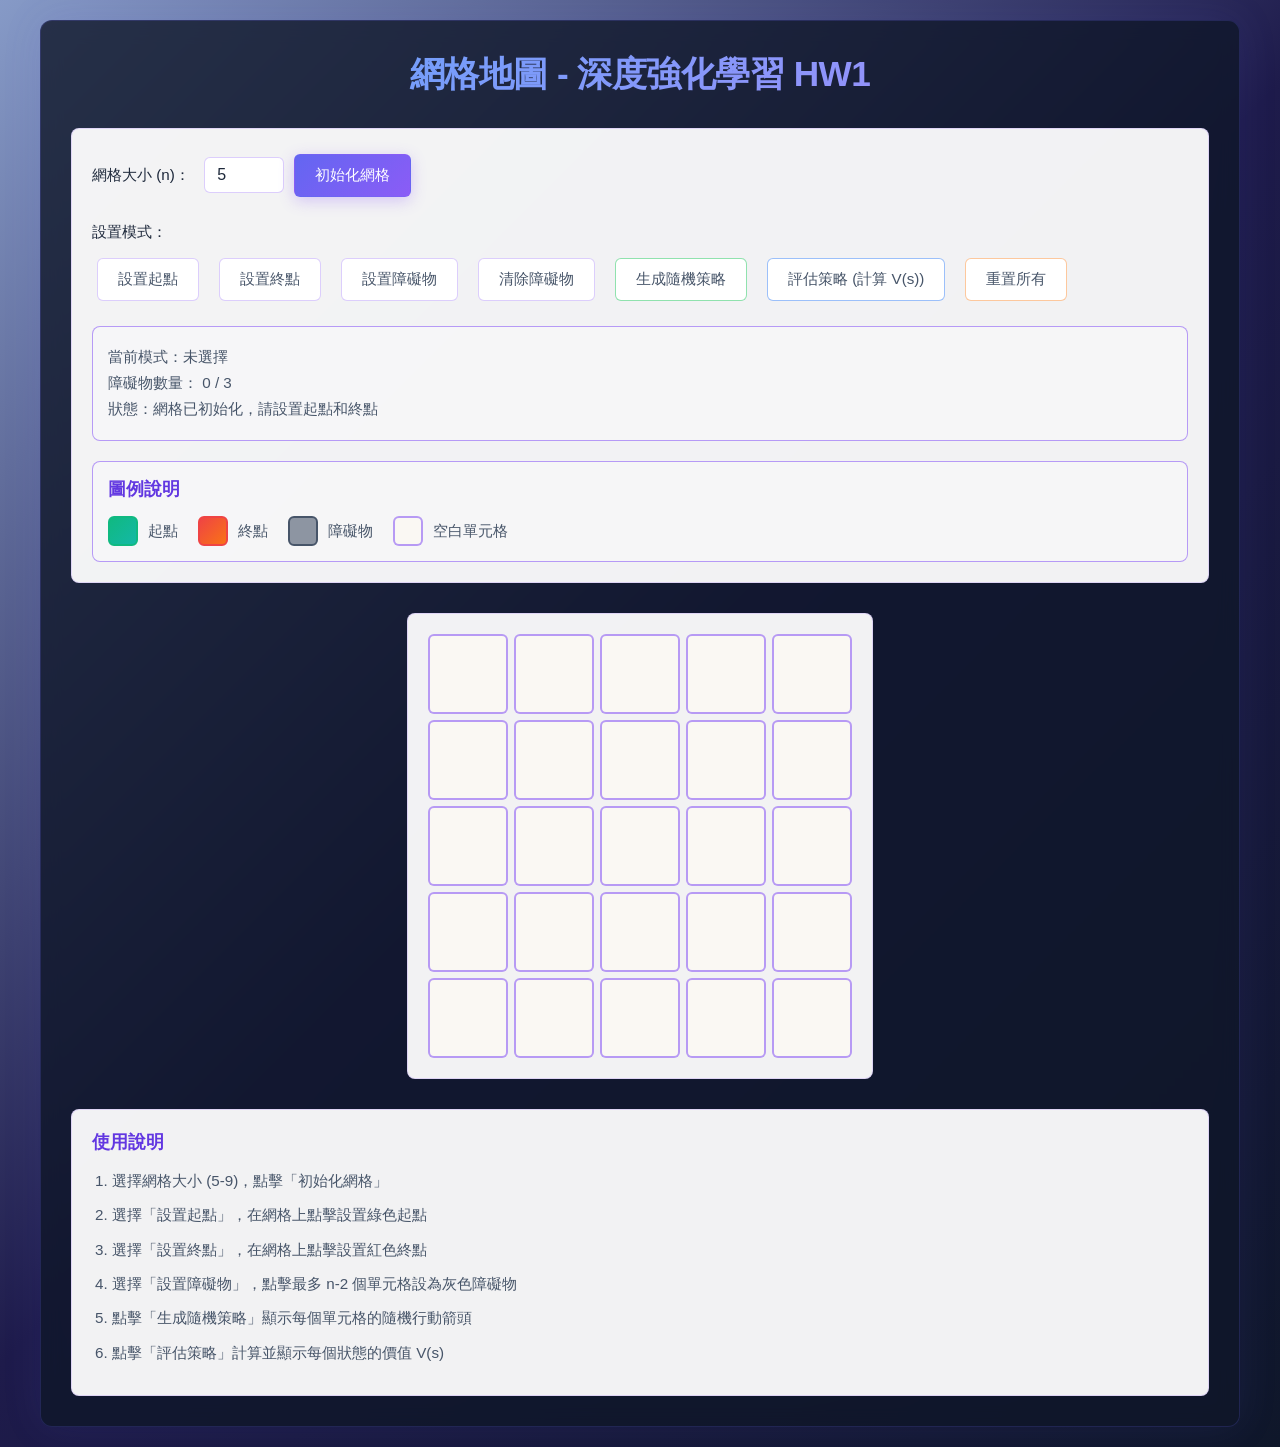
==== index.html @ 29f14b8a "refactor: convert to static site for GitHub Pages" ====
<!DOCTYPE html>
<html lang="zh-TW">

<head>
    <meta charset="UTF-8">
    <meta name="viewport" content="width=device-width, initial-scale=1.0">
    <title>網格地圖 - 深度強化學習 HW1</title>
    <link rel="stylesheet" href="static/css/style.css">
</head>

<body>
    <div class="container">
        <h1>網格地圖 - 深度強化學習 HW1</h1>

        <div class="controls">
            <div class="control-group">
                <label for="gridSize">網格大小 (n)：</label>
                <input type="number" id="gridSize" min="5" max="9" value="5">
                <button id="initBtn" class="btn btn-primary">初始化網格</button>
            </div>

            <div class="control-group">
                <label>設置模式：</label>
                <div class="mode-buttons">
                    <button id="startModeBtn" class="btn mode-btn">設置起點</button>
                    <button id="endModeBtn" class="btn mode-btn">設置終點</button>
                    <button id="obstacleModeBtn" class="btn mode-btn">設置障礙物</button>
                    <button id="eraseModeBtn" class="btn mode-btn">清除障礙物</button>
                    <button id="generatePolicyBtn" class="btn btn-success">生成隨機策略</button>
                    <button id="evaluatePolicyBtn" class="btn btn-info">評估策略 (計算 V(s))</button>
                    <button id="resetBtn" class="btn btn-warning">重置所有</button>
                </div>
            </div>

            <div class="info-panel">
                <p id="modeInfo">當前模式：未選擇</p>
                <p id="obstacleCount">障礙物數量：0 / 0</p>
                <p id="statusInfo">狀態：請初始化網格</p>
            </div>

            <div class="legend">
                <h3>圖例說明</h3>
                <div class="legend-items">
                    <div class="legend-item">
                        <div class="legend-box start-cell"></div>
                        <span>起點</span>
                    </div>
                    <div class="legend-item">
                        <div class="legend-box end-cell"></div>
                        <span>終點</span>
                    </div>
                    <div class="legend-item">
                        <div class="legend-box obstacle-cell"></div>
                        <span>障礙物</span>
                    </div>
                    <div class="legend-item">
                        <div class="legend-box normal-cell"></div>
                        <span>空白單元格</span>
                    </div>
                </div>
            </div>
        </div>

        <div id="gridContainer" class="grid-container">
            <!-- 網格將由 JavaScript 動態生成 -->
        </div>

        <div class="instructions">
            <h3>使用說明</h3>
            <ol>
                <li>選擇網格大小 (5-9)，點擊「初始化網格」</li>
                <li>選擇「設置起點」，在網格上點擊設置綠色起點</li>
                <li>選擇「設置終點」，在網格上點擊設置紅色終點</li>
                <li>選擇「設置障礙物」，點擊最多 n-2 個單元格設為灰色障礙物</li>
                <li>點擊「生成隨機策略」顯示每個單元格的隨機行動箭頭</li>
                <li>點擊「評估策略」計算並顯示每個狀態的價值 V(s)</li>
            </ol>
        </div>
    </div>

    <script src="static/js/main.js"></script>
</body>

</html>
---- static/css/style.css ----
* {
    margin: 0;
    padding: 0;
    box-sizing: border-box;
}

body {
    font-family: -apple-system, BlinkMacSystemFont, 'Inter', 'Segoe UI', sans-serif;
    background: linear-gradient(135deg, #869ac7 0%, #1e1b4b 50%, #0f172a 100%);
    min-height: 100vh;
    padding: 20px;
    color: #e2e8f0;
}

.container {
    max-width: 1200px;
    margin: 0 auto;
    background: rgba(15, 23, 42, 0.8);
    backdrop-filter: blur(10px);
    padding: 30px;
    border-radius: 12px;
    border: 1px solid rgba(99, 102, 241, 0.2);
    box-shadow: 0 0 40px rgba(99, 102, 241, 0.1);
}

h1 {
    text-align: center;
    background: linear-gradient(135deg, #60a5fa 0%, #a78bfa 100%);
    -webkit-background-clip: text;
    -webkit-text-fill-color: transparent;
    background-clip: text;
    margin-bottom: 30px;
    font-size: 2.2em;
    font-weight: 700;
    letter-spacing: -0.5px;
}

h3 {
    color: #6237e1;
    margin-bottom: 15px;
    font-size: 1.1em;
    font-weight: 600;
}

/* 控制面板 */
.controls {
    margin-bottom: 30px;
    padding: 20px;
    background: rgba(255, 255, 255, 0.95);
    border-radius: 8px;
    border: 1px solid rgba(139, 92, 246, 0.2);
}

.control-group {
    margin-bottom: 20px;
}

.control-group label {
    display: inline-block;
    margin-right: 10px;
    font-weight: 500;
    color: #1e293b;
    font-size: 0.95em;
}

.control-group input[type="number"] {
    width: 80px;
    padding: 8px 12px;
    background: white;
    border: 1px solid rgba(139, 92, 246, 0.3);
    border-radius: 6px;
    font-size: 1em;
    color: #1e293b;
    transition: all 0.2s;
}

.control-group input[type="number"]:focus {
    outline: none;
    border-color: #8b5cf6;
    background: white;
    box-shadow: 0 0 0 3px rgba(139, 92, 246, 0.1);
}

/* 按鈕樣式 */
.btn {
    padding: 10px 20px;
    margin: 5px;
    border: 1px solid rgba(139, 92, 246, 0.3);
    border-radius: 6px;
    font-size: 0.95em;
    cursor: pointer;
    transition: all 0.2s;
    font-weight: 500;
    background: white;
    color: #475569;
}

.btn:hover {
    background: rgba(139, 92, 246, 0.1);
    border-color: #8b5cf6;
    transform: translateY(-1px);
    color: #1e293b;
}

.btn-primary {
    background: linear-gradient(135deg, #6366f1 0%, #8b5cf6 100%);
    border-color: transparent;
    color: white;
    box-shadow: 0 4px 15px rgba(139, 92, 246, 0.3);
}

.btn-primary:hover {
    box-shadow: 0 6px 20px rgba(139, 92, 246, 0.4);
    transform: translateY(-2px);
}

.btn-success {
    background: white;
    border-color: rgba(34, 197, 94, 0.5);
    color: #475569;
}

.btn-success:hover {
    background: rgba(34, 197, 94, 0.1);
    border-color: #22c55e;
    color: #15803d;
}

.btn-info {
    background: white;
    border-color: rgba(59, 130, 246, 0.5);
    color: #475569;
}

.btn-info:hover {
    background: rgba(59, 130, 246, 0.1);
    border-color: #3b82f6;
    color: #1e40af;
}

.btn-warning {
    background: white;
    border-color: rgba(251, 146, 60, 0.5);
    color: #475569;
}

.btn-warning:hover {
    background: rgba(251, 146, 60, 0.1);
    border-color: #fb923c;
    color: #c2410c;
}

.mode-buttons {
    display: flex;
    flex-wrap: wrap;
    gap: 10px;
    margin-top: 10px;
}

.mode-btn {
    background: white;
    border-color: rgba(139, 92, 246, 0.3);
    color: #475569;
}

.mode-btn:hover {
    background: rgba(139, 92, 246, 0.1);
    border-color: #8b5cf6;
    color: #1e293b;
}

.mode-btn.active {
    background: linear-gradient(135deg, #6366f1 0%, #8b5cf6 100%);
    border-color: transparent;
    color: white;
    box-shadow: 0 0 20px rgba(139, 92, 246, 0.5);
}

/* 資訊面板 */
.info-panel {
    margin-top: 20px;
    padding: 15px;
    background: rgba(249, 250, 251, 0.5);
    border-radius: 8px;
    border: 1px solid rgba(139, 92, 246, 0.6);
}

.info-panel p {
    margin: 5px 0;
    font-weight: 400;
    color: #475569;
    font-size: 0.95em;
}

/* 圖例 */
.legend {
    margin-top: 20px;
    padding: 15px;
    background: rgba(249, 250, 251, 0.5);
    border-radius: 8px;
    border: 1px solid rgba(139, 92, 246, 0.6);
}

.legend-items {
    display: flex;
    flex-wrap: wrap;
    gap: 20px;
}

.legend-item {
    display: flex;
    align-items: center;
    gap: 10px;
}

.legend-item span {
    color: #475569;
    font-size: 0.95em;
}

.legend-box {
    width: 30px;
    height: 30px;
    border: 2px solid rgba(139, 92, 246, 0.6);
    border-radius: 6px;
}

/* 網格容器 */
.grid-container {
    display: grid;
    gap: 6px;
    padding: 20px;
    background: rgba(255, 255, 255, 0.95);
    border-radius: 8px;
    justify-content: center;
    margin: 0 auto 30px auto;
    width: fit-content;
    border: 1px solid rgba(139, 92, 246, 0.2);
}

/* 單元格樣式 */
.cell {
    width: 80px;
    height: 80px;
    background: #faf8f3;
    border: 2px solid rgba(139, 92, 246, 0.6);
    border-radius: 6px;
    cursor: pointer;
    transition: all 0.2s;
    position: relative;
    display: flex;
    align-items: center;
    justify-content: center;
}

.cell:hover {
    border-color: #8b5cf6;
    background: #f5f3ed;
    box-shadow: 0 0 15px rgba(139, 92, 246, 0.3);
}

/* 單元格狀態顏色 */
.cell.start {
    background: linear-gradient(135deg, #10b981 0%, #14b8a6 100%);
    border: 2px solid #10b981;
    box-shadow: 0 0 20px rgba(16, 185, 129, 0.4);
}

.cell.end {
    background: linear-gradient(135deg, #ef4444 0%, #f97316 100%);
    border: 2px solid #ef4444;
    box-shadow: 0 0 20px rgba(239, 68, 68, 0.4);
}

.cell.obstacle {
    background: rgba(71, 85, 105, 0.6);
    border: 2px solid #475569;
}

.normal-cell {
    background: #faf8f3;
    border: 2px solid rgba(139, 92, 246, 0.6);
}

.start-cell {
    background: linear-gradient(135deg, #10b981 0%, #14b8a6 100%);
    border: 2px solid #10b981;
}

.end-cell {
    background: linear-gradient(135deg, #ef4444 0%, #f97316 100%);
    border: 2px solid #ef4444;
}

.obstacle-cell {
    background: rgba(71, 85, 105, 0.6);
    border: 2px solid #475569;
}

/* 箭頭顯示 */
.arrow {
    position: absolute;
    top: 10px;
    left: 50%;
    transform: translateX(-50%);
    font-size: 24px;
    font-weight: bold;
    color: #374151;
    display: none;
}

.cell.start .arrow,
.cell.end .arrow {
    color: white;
    text-shadow: 0 0 10px rgba(255, 255, 255, 0.8);
}

.cell.obstacle .arrow {
    color: #cbd5e1;
}

.cell.obstacle .arrow {
    display: none !important;
}

/* 價值顯示 */
.value {
    position: absolute;
    bottom: 5px;
    left: 50%;
    transform: translateX(-50%);
    font-size: 11px;
    font-weight: 600;
    color: #1e293b;
    background: rgba(255, 255, 255, 0.95);
    padding: 3px 8px;
    border-radius: 4px;
    border: 1px solid rgba(139, 92, 246, 0.3);
    display: none;
    white-space: nowrap;
}

.cell.start .value,
.cell.end .value {
    color: white;
    background: rgba(0, 0, 0, 0.7);
    border-color: rgba(255, 255, 255, 0.3);
}

.cell.obstacle .value {
    display: none !important;
}

/* 使用說明 */
.instructions {
    padding: 20px;
    background: rgba(255, 255, 255, 0.95);
    border-radius: 8px;
    border: 1px solid rgba(139, 92, 246, 0.2);
}

.instructions ol {
    margin-left: 20px;
}

.instructions li {
    margin: 10px 0;
    color: #475569;
    line-height: 1.6;
    font-size: 0.95em;
}

/* 響應式設計 */
@media (max-width: 768px) {
    .container {
        padding: 15px;
    }

    h1 {
        font-size: 1.8em;
    }

    .cell {
        width: 60px;
        height: 60px;
    }

    .arrow {
        font-size: 18px;
    }

    .value {
        font-size: 10px;
    }

    .mode-buttons {
        flex-direction: column;
    }

    .btn {
        width: 100%;
    }
}
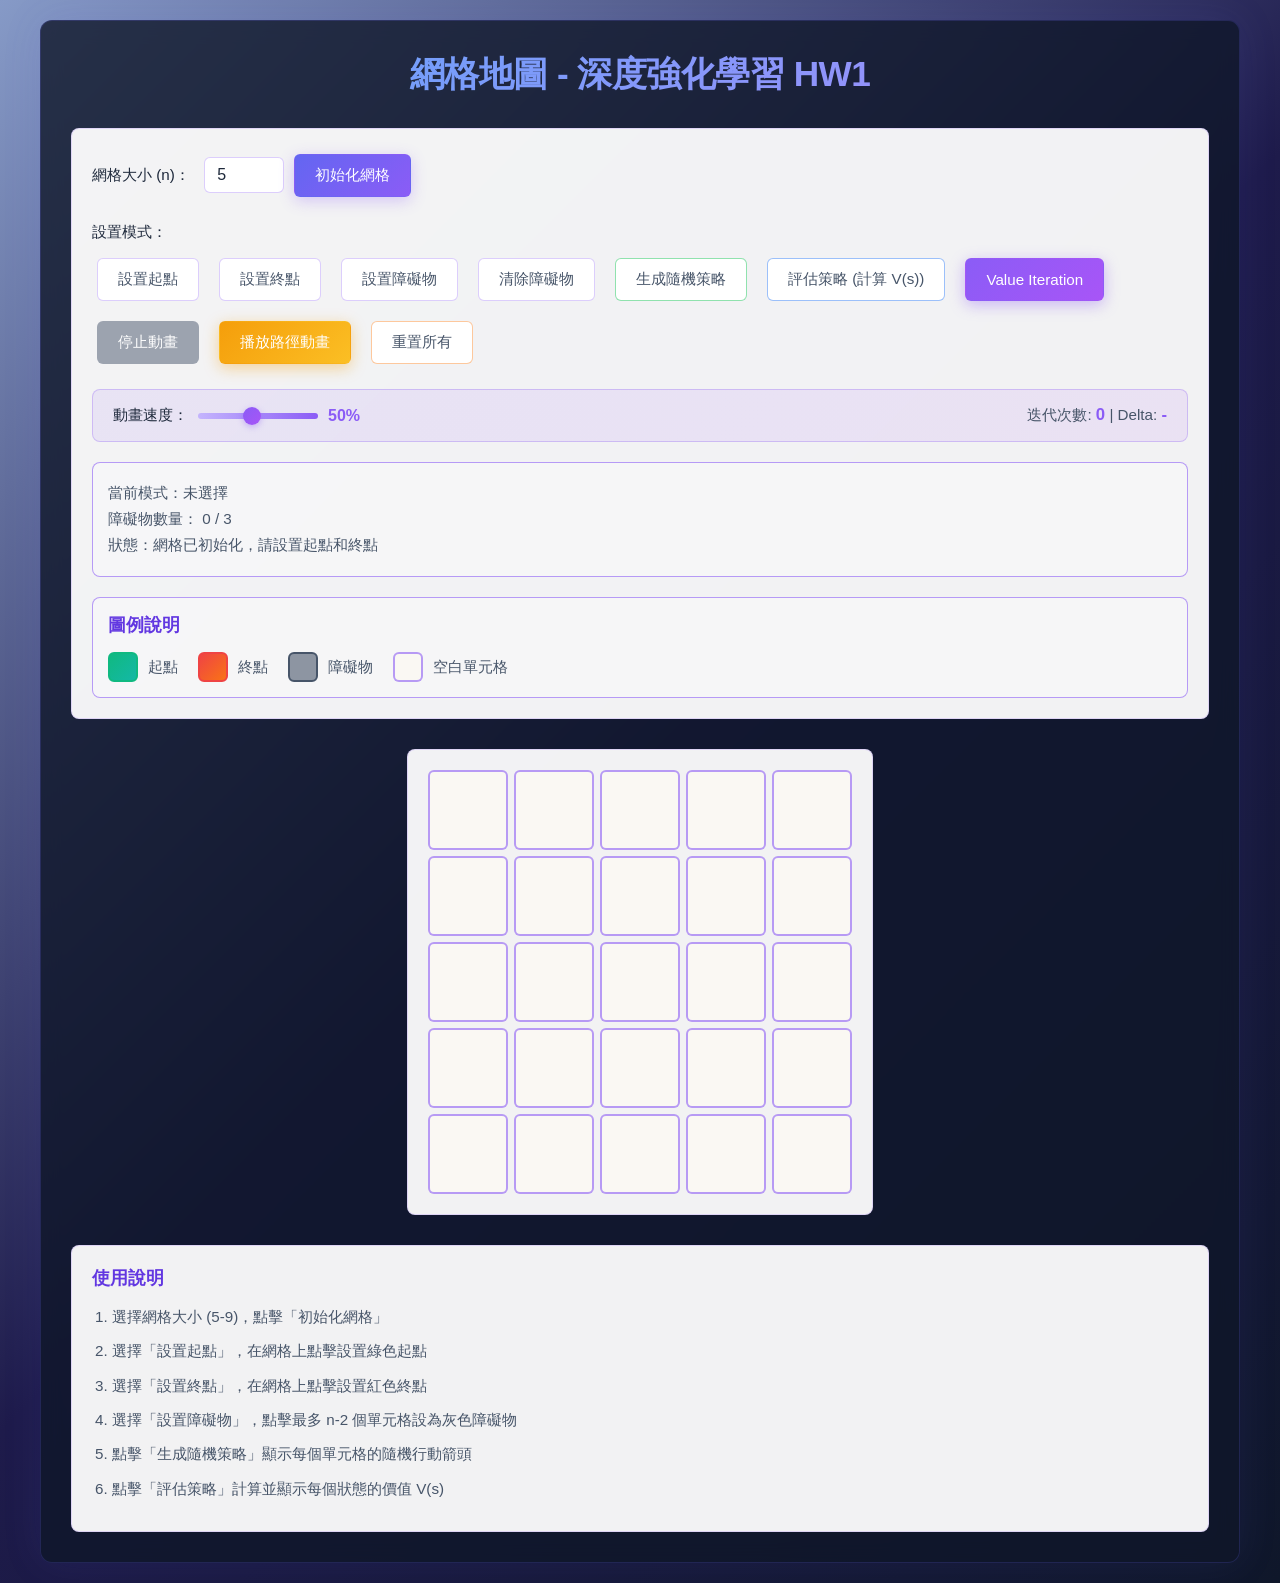
==== commit 9425f9f0: "feat: implement Value Iteration with animated visualization (HW1-3)   - Add valueIteration() and val" ====
--- a/index.html
+++ b/index.html
@@ -28,7 +28,21 @@
                     <button id="eraseModeBtn" class="btn mode-btn">清除障礙物</button>
                     <button id="generatePolicyBtn" class="btn btn-success">生成隨機策略</button>
                     <button id="evaluatePolicyBtn" class="btn btn-info">評估策略 (計算 V(s))</button>
+                    <button id="valueIterationBtn" class="btn btn-vi">Value Iteration</button>
+                    <button id="stopViBtn" class="btn btn-danger" disabled>停止動畫</button>
+                    <button id="animatePathBtn" class="btn btn-animate">播放路徑動畫</button>
                     <button id="resetBtn" class="btn btn-warning">重置所有</button>
+                </div>
+            </div>
+
+            <div class="vi-control-panel">
+                <div class="speed-control">
+                    <label for="viSpeedSlider">動畫速度：</label>
+                    <input type="range" id="viSpeedSlider" min="10" max="100" value="50">
+                    <span id="viSpeedValue">50%</span>
+                </div>
+                <div class="iteration-display">
+                    <p id="iterationInfo">迭代次數: <strong>0</strong> | Delta: <strong>-</strong></p>
                 </div>
             </div>
 
--- a/static/css/style.css
+++ b/static/css/style.css
@@ -148,6 +148,149 @@
     background: rgba(251, 146, 60, 0.1);
     border-color: #fb923c;
     color: #c2410c;
+}
+
+/* Value Iteration 按鈕 */
+.btn-vi {
+    background: linear-gradient(135deg, #8b5cf6 0%, #a855f7 100%);
+    border-color: transparent;
+    color: white;
+    box-shadow: 0 4px 15px rgba(139, 92, 246, 0.4);
+}
+
+.btn-vi:hover {
+    box-shadow: 0 6px 20px rgba(139, 92, 246, 0.5);
+    transform: translateY(-2px);
+    color: white;
+}
+
+/* 播放動畫按鈕 */
+.btn-animate {
+    background: linear-gradient(135deg, #f59e0b 0%, #fbbf24 100%);
+    border-color: transparent;
+    color: white;
+    box-shadow: 0 4px 15px rgba(245, 158, 11, 0.4);
+}
+
+.btn-animate:hover {
+    box-shadow: 0 6px 20px rgba(245, 158, 11, 0.5);
+    transform: translateY(-2px);
+    color: white;
+}
+
+/* 停止按鈕 */
+.btn-danger {
+    background: linear-gradient(135deg, #ef4444 0%, #dc2626 100%);
+    border-color: transparent;
+    color: white;
+    box-shadow: 0 4px 15px rgba(239, 68, 68, 0.4);
+}
+
+.btn-danger:hover {
+    box-shadow: 0 6px 20px rgba(239, 68, 68, 0.5);
+    transform: translateY(-2px);
+    color: white;
+}
+
+.btn-danger:disabled {
+    background: #9ca3af;
+    box-shadow: none;
+    cursor: not-allowed;
+    transform: none;
+}
+
+/* Value Iteration 控制面板 */
+.vi-control-panel {
+    margin-top: 20px;
+    padding: 15px 20px;
+    background: linear-gradient(135deg, rgba(139, 92, 246, 0.1) 0%, rgba(168, 85, 247, 0.1) 100%);
+    border-radius: 8px;
+    border: 1px solid rgba(139, 92, 246, 0.3);
+    display: flex;
+    flex-wrap: wrap;
+    align-items: center;
+    gap: 20px;
+}
+
+.speed-control {
+    display: flex;
+    align-items: center;
+    gap: 10px;
+}
+
+.speed-control label {
+    font-weight: 500;
+    color: #1e293b;
+    font-size: 0.95em;
+}
+
+.speed-control input[type="range"] {
+    width: 120px;
+    height: 6px;
+    -webkit-appearance: none;
+    appearance: none;
+    background: linear-gradient(90deg, #c4b5fd 0%, #8b5cf6 100%);
+    border-radius: 3px;
+    outline: none;
+}
+
+.speed-control input[type="range"]::-webkit-slider-thumb {
+    -webkit-appearance: none;
+    appearance: none;
+    width: 18px;
+    height: 18px;
+    background: linear-gradient(135deg, #8b5cf6 0%, #a855f7 100%);
+    border-radius: 50%;
+    cursor: pointer;
+    box-shadow: 0 2px 6px rgba(139, 92, 246, 0.4);
+    transition: transform 0.2s;
+}
+
+.speed-control input[type="range"]::-webkit-slider-thumb:hover {
+    transform: scale(1.1);
+}
+
+.speed-control span {
+    font-weight: 600;
+    color: #8b5cf6;
+    min-width: 40px;
+}
+
+.iteration-display {
+    flex: 1;
+    text-align: right;
+}
+
+.iteration-display p {
+    margin: 0;
+    color: #475569;
+    font-size: 0.95em;
+}
+
+.iteration-display strong {
+    color: #8b5cf6;
+    font-size: 1.1em;
+}
+
+.converged-badge {
+    display: inline-block;
+    background: linear-gradient(135deg, #10b981 0%, #14b8a6 100%);
+    color: white;
+    padding: 2px 10px;
+    border-radius: 12px;
+    font-size: 0.85em;
+    font-weight: 600;
+    margin-left: 10px;
+    animation: badgePulse 1s ease-in-out infinite;
+}
+
+@keyframes badgePulse {
+    0%, 100% {
+        box-shadow: 0 0 5px rgba(16, 185, 129, 0.5);
+    }
+    50% {
+        box-shadow: 0 0 15px rgba(16, 185, 129, 0.8);
+    }
 }
 
 .mode-buttons {
@@ -351,6 +494,68 @@
     display: none !important;
 }
 
+/* Agent 當前位置動畫 */
+.cell.agent-current {
+    background: linear-gradient(135deg, #fbbf24 0%, #f59e0b 100%) !important;
+    border: 3px solid #f59e0b !important;
+    box-shadow: 0 0 25px rgba(251, 191, 36, 0.8),
+        0 0 50px rgba(251, 191, 36, 0.4);
+    animation: pulse 0.5s ease-in-out infinite;
+    z-index: 10;
+}
+
+/* 已訪問路徑 */
+.cell.path-visited {
+    background: rgba(251, 191, 36, 0.3) !important;
+    border: 2px solid rgba(251, 191, 36, 0.6) !important;
+}
+
+/* 保持起點終點樣式不被覆蓋 */
+.cell.start.path-visited {
+    background: linear-gradient(135deg, #10b981 0%, #14b8a6 100%) !important;
+    border: 2px solid #10b981 !important;
+    box-shadow: 0 0 20px rgba(16, 185, 129, 0.6);
+}
+
+.cell.end.path-visited {
+    background: linear-gradient(135deg, #ef4444 0%, #f97316 100%) !important;
+    border: 2px solid #ef4444 !important;
+    box-shadow: 0 0 20px rgba(239, 68, 68, 0.6);
+}
+
+/* 脈動動畫 */
+@keyframes pulse {
+    0%, 100% {
+        transform: scale(1);
+    }
+    50% {
+        transform: scale(1.05);
+    }
+}
+
+/* 價值更新閃爍動畫 */
+@keyframes valueUpdate {
+    0% {
+        background: rgba(139, 92, 246, 0.3);
+    }
+    100% {
+        background: rgba(255, 255, 255, 0.95);
+    }
+}
+
+.cell.value-updating {
+    animation: cellUpdate 0.3s ease-out;
+}
+
+@keyframes cellUpdate {
+    0% {
+        box-shadow: 0 0 20px rgba(139, 92, 246, 0.6);
+    }
+    100% {
+        box-shadow: none;
+    }
+}
+
 /* 使用說明 */
 .instructions {
     padding: 20px;
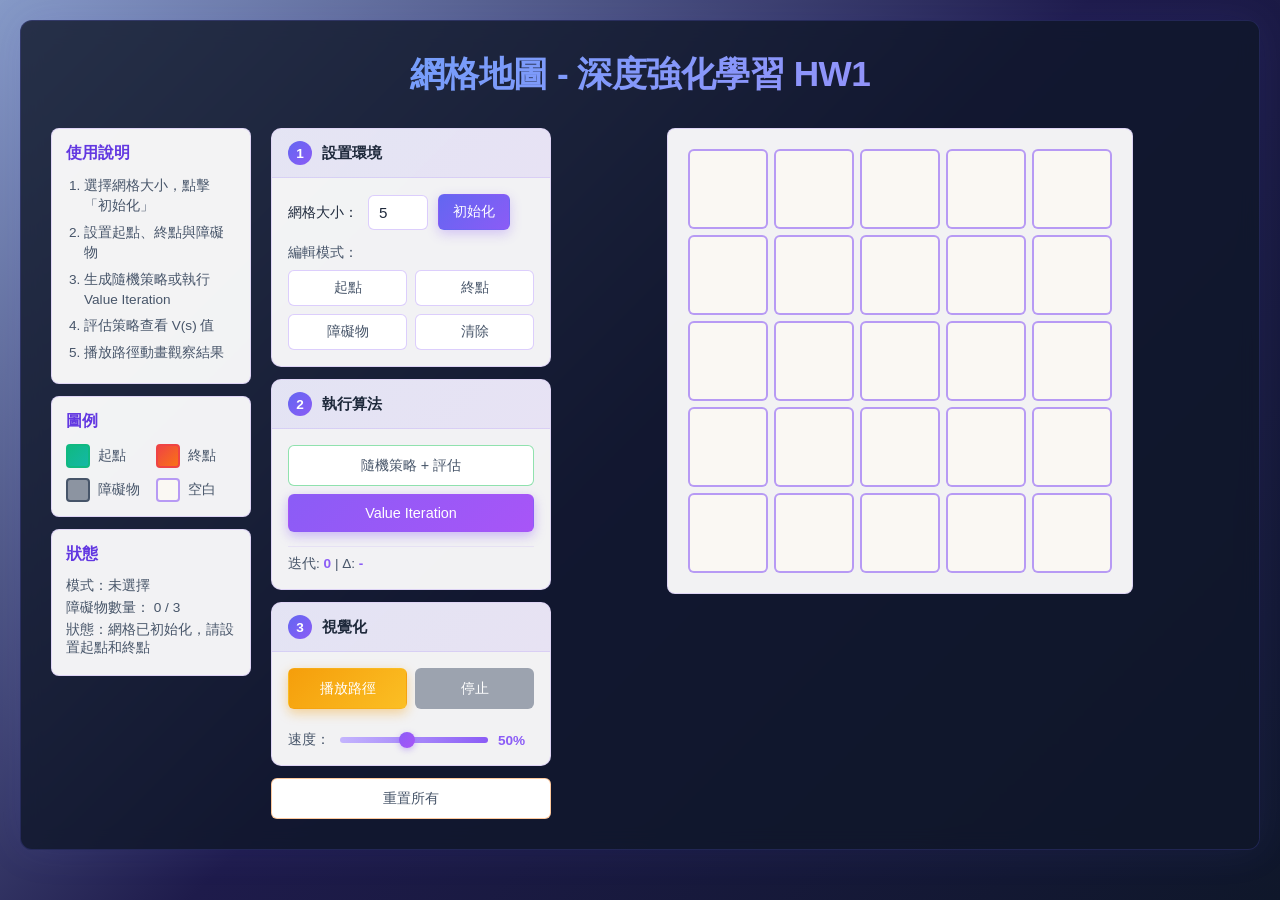
==== commit 4b5e3806: "refactor: redesign UI with three-column layout    - Change layout from vertical to left-center-right" ====
--- a/index.html
+++ b/index.html
@@ -12,83 +12,125 @@
     <div class="container">
         <h1>網格地圖 - 深度強化學習 HW1</h1>
 
-        <div class="controls">
-            <div class="control-group">
-                <label for="gridSize">網格大小 (n)：</label>
-                <input type="number" id="gridSize" min="5" max="9" value="5">
-                <button id="initBtn" class="btn btn-primary">初始化網格</button>
-            </div>
+        <div class="main-layout">
+            <!-- 左側：說明與資訊 -->
+            <div class="left-panel">
+                <!-- 使用說明 -->
+                <div class="instructions">
+                    <h3>使用說明</h3>
+                    <ol>
+                        <li>選擇網格大小，點擊「初始化」</li>
+                        <li>設置起點、終點與障礙物</li>
+                        <li>生成隨機策略或執行 Value Iteration</li>
+                        <li>評估策略查看 V(s) 值</li>
+                        <li>播放路徑動畫觀察結果</li>
+                    </ol>
+                </div>
 
-            <div class="control-group">
-                <label>設置模式：</label>
-                <div class="mode-buttons">
-                    <button id="startModeBtn" class="btn mode-btn">設置起點</button>
-                    <button id="endModeBtn" class="btn mode-btn">設置終點</button>
-                    <button id="obstacleModeBtn" class="btn mode-btn">設置障礙物</button>
-                    <button id="eraseModeBtn" class="btn mode-btn">清除障礙物</button>
-                    <button id="generatePolicyBtn" class="btn btn-success">生成隨機策略</button>
-                    <button id="evaluatePolicyBtn" class="btn btn-info">評估策略 (計算 V(s))</button>
-                    <button id="valueIterationBtn" class="btn btn-vi">Value Iteration</button>
-                    <button id="stopViBtn" class="btn btn-danger" disabled>停止動畫</button>
-                    <button id="animatePathBtn" class="btn btn-animate">播放路徑動畫</button>
-                    <button id="resetBtn" class="btn btn-warning">重置所有</button>
+                <!-- 圖例 -->
+                <div class="legend">
+                    <h3>圖例</h3>
+                    <div class="legend-items">
+                        <div class="legend-item">
+                            <div class="legend-box start-cell"></div>
+                            <span>起點</span>
+                        </div>
+                        <div class="legend-item">
+                            <div class="legend-box end-cell"></div>
+                            <span>終點</span>
+                        </div>
+                        <div class="legend-item">
+                            <div class="legend-box obstacle-cell"></div>
+                            <span>障礙物</span>
+                        </div>
+                        <div class="legend-item">
+                            <div class="legend-box normal-cell"></div>
+                            <span>空白</span>
+                        </div>
+                    </div>
+                </div>
+
+                <!-- 狀態資訊 -->
+                <div class="info-panel">
+                    <h3>狀態</h3>
+                    <p id="modeInfo">模式：未選擇</p>
+                    <p id="obstacleCount">障礙物：0 / 0</p>
+                    <p id="statusInfo">請初始化網格</p>
                 </div>
             </div>
 
-            <div class="vi-control-panel">
-                <div class="speed-control">
-                    <label for="viSpeedSlider">動畫速度：</label>
-                    <input type="range" id="viSpeedSlider" min="10" max="100" value="50">
-                    <span id="viSpeedValue">50%</span>
+            <!-- 中間：控制面板 -->
+            <div class="center-panel">
+                <!-- Step 1: 設置環境 -->
+                <div class="step-section">
+                    <div class="step-header">
+                        <span class="step-number">1</span>
+                        <span class="step-title">設置環境</span>
+                    </div>
+                    <div class="step-content">
+                        <div class="grid-size-control">
+                            <label for="gridSize">網格大小：</label>
+                            <input type="number" id="gridSize" min="5" max="9" value="5">
+                            <button id="initBtn" class="btn btn-primary">初始化</button>
+                        </div>
+                        <div class="mode-section">
+                            <label>編輯模式：</label>
+                            <div class="mode-buttons">
+                                <button id="startModeBtn" class="btn mode-btn">起點</button>
+                                <button id="endModeBtn" class="btn mode-btn">終點</button>
+                                <button id="obstacleModeBtn" class="btn mode-btn">障礙物</button>
+                                <button id="eraseModeBtn" class="btn mode-btn">清除</button>
+                            </div>
+                        </div>
+                    </div>
                 </div>
-                <div class="iteration-display">
-                    <p id="iterationInfo">迭代次數: <strong>0</strong> | Delta: <strong>-</strong></p>
+
+                <!-- Step 2: 執行算法 -->
+                <div class="step-section">
+                    <div class="step-header">
+                        <span class="step-number">2</span>
+                        <span class="step-title">執行算法</span>
+                    </div>
+                    <div class="step-content">
+                        <div class="algorithm-buttons">
+                            <button id="randomPolicyBtn" class="btn btn-success">隨機策略 + 評估</button>
+                            <button id="valueIterationBtn" class="btn btn-vi">Value Iteration</button>
+                        </div>
+                        <div class="iteration-display">
+                            <p id="iterationInfo">迭代: <strong>0</strong> | Δ: <strong>-</strong></p>
+                        </div>
+                    </div>
+                </div>
+
+                <!-- Step 3: 視覺化 -->
+                <div class="step-section">
+                    <div class="step-header">
+                        <span class="step-number">3</span>
+                        <span class="step-title">視覺化</span>
+                    </div>
+                    <div class="step-content">
+                        <div class="animation-buttons">
+                            <button id="animatePathBtn" class="btn btn-animate">播放路徑</button>
+                            <button id="stopViBtn" class="btn btn-danger" disabled>停止</button>
+                        </div>
+                        <div class="speed-control">
+                            <label for="viSpeedSlider">速度：</label>
+                            <input type="range" id="viSpeedSlider" min="10" max="100" value="50">
+                            <span id="viSpeedValue">50%</span>
+                        </div>
+                    </div>
+                </div>
+
+                <!-- 重置按鈕 -->
+                <button id="resetBtn" class="btn btn-warning btn-reset">重置所有</button>
+            </div>
+
+            <!-- 右側：Grid -->
+            <div class="right-panel">
+                <div id="gridContainer" class="grid-container">
+                    <!-- 網格將由 JavaScript 動態生成 -->
                 </div>
             </div>
-
-            <div class="info-panel">
-                <p id="modeInfo">當前模式：未選擇</p>
-                <p id="obstacleCount">障礙物數量：0 / 0</p>
-                <p id="statusInfo">狀態：請初始化網格</p>
-            </div>
-
-            <div class="legend">
-                <h3>圖例說明</h3>
-                <div class="legend-items">
-                    <div class="legend-item">
-                        <div class="legend-box start-cell"></div>
-                        <span>起點</span>
-                    </div>
-                    <div class="legend-item">
-                        <div class="legend-box end-cell"></div>
-                        <span>終點</span>
-                    </div>
-                    <div class="legend-item">
-                        <div class="legend-box obstacle-cell"></div>
-                        <span>障礙物</span>
-                    </div>
-                    <div class="legend-item">
-                        <div class="legend-box normal-cell"></div>
-                        <span>空白單元格</span>
-                    </div>
-                </div>
-            </div>
-        </div>
-
-        <div id="gridContainer" class="grid-container">
-            <!-- 網格將由 JavaScript 動態生成 -->
-        </div>
-
-        <div class="instructions">
-            <h3>使用說明</h3>
-            <ol>
-                <li>選擇網格大小 (5-9)，點擊「初始化網格」</li>
-                <li>選擇「設置起點」，在網格上點擊設置綠色起點</li>
-                <li>選擇「設置終點」，在網格上點擊設置紅色終點</li>
-                <li>選擇「設置障礙物」，點擊最多 n-2 個單元格設為灰色障礙物</li>
-                <li>點擊「生成隨機策略」顯示每個單元格的隨機行動箭頭</li>
-                <li>點擊「評估策略」計算並顯示每個狀態的價值 V(s)</li>
-            </ol>
         </div>
     </div>
 
--- a/static/css/style.css
+++ b/static/css/style.css
@@ -13,7 +13,7 @@
 }
 
 .container {
-    max-width: 1200px;
+    max-width: 1400px;
     margin: 0 auto;
     background: rgba(15, 23, 42, 0.8);
     backdrop-filter: blur(10px);
@@ -37,62 +37,145 @@
 
 h3 {
     color: #6237e1;
-    margin-bottom: 15px;
-    font-size: 1.1em;
+    margin-bottom: 12px;
+    font-size: 1em;
     font-weight: 600;
 }
 
-/* 控制面板 */
-.controls {
-    margin-bottom: 30px;
-    padding: 20px;
+/* ========== 主要佈局：左中右三欄 ========== */
+.main-layout {
+    display: flex;
+    gap: 20px;
+    align-items: flex-start;
+}
+
+/* 左側：說明與資訊 */
+.left-panel {
+    width: 200px;
+    flex-shrink: 0;
+    display: flex;
+    flex-direction: column;
+    gap: 12px;
+}
+
+/* 中間：控制面板 */
+.center-panel {
+    width: 280px;
+    flex-shrink: 0;
+    display: flex;
+    flex-direction: column;
+    gap: 12px;
+}
+
+/* 右側：Grid 面板 */
+.right-panel {
+    flex: 1;
+    display: flex;
+    justify-content: center;
+    align-items: flex-start;
+}
+
+/* ========== Step 區塊樣式 ========== */
+.step-section {
     background: rgba(255, 255, 255, 0.95);
-    border-radius: 8px;
+    border-radius: 10px;
+    overflow: hidden;
     border: 1px solid rgba(139, 92, 246, 0.2);
 }
 
-.control-group {
-    margin-bottom: 20px;
-}
-
-.control-group label {
-    display: inline-block;
-    margin-right: 10px;
+.step-header {
+    display: flex;
+    align-items: center;
+    gap: 10px;
+    padding: 12px 16px;
+    background: linear-gradient(135deg, rgba(99, 102, 241, 0.1) 0%, rgba(139, 92, 246, 0.1) 100%);
+    border-bottom: 1px solid rgba(139, 92, 246, 0.15);
+}
+
+.step-number {
+    display: flex;
+    align-items: center;
+    justify-content: center;
+    width: 24px;
+    height: 24px;
+    background: linear-gradient(135deg, #6366f1 0%, #8b5cf6 100%);
+    color: white;
+    font-size: 0.85em;
+    font-weight: 700;
+    border-radius: 50%;
+}
+
+.step-title {
+    font-weight: 600;
+    color: #1e293b;
+    font-size: 0.95em;
+}
+
+.step-content {
+    padding: 16px;
+    display: flex;
+    flex-direction: column;
+    gap: 14px;
+}
+
+/* ========== 網格大小控制 ========== */
+.grid-size-control {
+    display: flex;
+    align-items: center;
+    gap: 10px;
+    flex-wrap: wrap;
+}
+
+.grid-size-control label {
     font-weight: 500;
     color: #1e293b;
-    font-size: 0.95em;
-}
-
-.control-group input[type="number"] {
-    width: 80px;
-    padding: 8px 12px;
+    font-size: 0.9em;
+}
+
+.grid-size-control input[type="number"] {
+    width: 60px;
+    padding: 8px 10px;
     background: white;
     border: 1px solid rgba(139, 92, 246, 0.3);
     border-radius: 6px;
-    font-size: 1em;
+    font-size: 0.95em;
     color: #1e293b;
     transition: all 0.2s;
 }
 
-.control-group input[type="number"]:focus {
+.grid-size-control input[type="number"]:focus {
     outline: none;
     border-color: #8b5cf6;
-    background: white;
     box-shadow: 0 0 0 3px rgba(139, 92, 246, 0.1);
 }
 
-/* 按鈕樣式 */
+/* ========== 模式選擇區塊 ========== */
+.mode-section label {
+    display: block;
+    font-weight: 500;
+    color: #475569;
+    font-size: 0.85em;
+    margin-bottom: 8px;
+}
+
+.mode-buttons {
+    display: grid;
+    grid-template-columns: repeat(2, 1fr);
+    gap: 8px;
+}
+
+/* ========== 按鈕樣式 ========== */
 .btn {
-    padding: 10px 20px;
-    margin: 5px;
+    padding: 10px 16px;
     border: 1px solid rgba(139, 92, 246, 0.3);
     border-radius: 6px;
-    font-size: 0.95em;
+    font-size: 0.9em;
     cursor: pointer;
     transition: all 0.2s;
     font-weight: 500;
     background: white;
     color: #475569;
+    text-align: center;
 }
 
 .btn:hover {
@@ -106,12 +189,15 @@
     background: linear-gradient(135deg, #6366f1 0%, #8b5cf6 100%);
     border-color: transparent;
     color: white;
-    box-shadow: 0 4px 15px rgba(139, 92, 246, 0.3);
+    box-shadow: 0 4px 12px rgba(139, 92, 246, 0.3);
+    padding: 8px 14px;
+    font-size: 0.85em;
 }
 
 .btn-primary:hover {
-    box-shadow: 0 6px 20px rgba(139, 92, 246, 0.4);
+    box-shadow: 0 6px 16px rgba(139, 92, 246, 0.4);
     transform: translateY(-2px);
+    color: white;
 }
 
 .btn-success {
@@ -155,11 +241,11 @@
     background: linear-gradient(135deg, #8b5cf6 0%, #a855f7 100%);
     border-color: transparent;
     color: white;
-    box-shadow: 0 4px 15px rgba(139, 92, 246, 0.4);
+    box-shadow: 0 4px 12px rgba(139, 92, 246, 0.4);
 }
 
 .btn-vi:hover {
-    box-shadow: 0 6px 20px rgba(139, 92, 246, 0.5);
+    box-shadow: 0 6px 16px rgba(139, 92, 246, 0.5);
     transform: translateY(-2px);
     color: white;
 }
@@ -169,11 +255,11 @@
     background: linear-gradient(135deg, #f59e0b 0%, #fbbf24 100%);
     border-color: transparent;
     color: white;
-    box-shadow: 0 4px 15px rgba(245, 158, 11, 0.4);
+    box-shadow: 0 4px 12px rgba(245, 158, 11, 0.4);
 }
 
 .btn-animate:hover {
-    box-shadow: 0 6px 20px rgba(245, 158, 11, 0.5);
+    box-shadow: 0 6px 16px rgba(245, 158, 11, 0.5);
     transform: translateY(-2px);
     color: white;
 }
@@ -183,11 +269,11 @@
     background: linear-gradient(135deg, #ef4444 0%, #dc2626 100%);
     border-color: transparent;
     color: white;
-    box-shadow: 0 4px 15px rgba(239, 68, 68, 0.4);
+    box-shadow: 0 4px 12px rgba(239, 68, 68, 0.4);
 }
 
 .btn-danger:hover {
-    box-shadow: 0 6px 20px rgba(239, 68, 68, 0.5);
+    box-shadow: 0 6px 16px rgba(239, 68, 68, 0.5);
     transform: translateY(-2px);
     color: white;
 }
@@ -199,33 +285,67 @@
     transform: none;
 }
 
-/* Value Iteration 控制面板 */
-.vi-control-panel {
-    margin-top: 20px;
-    padding: 15px 20px;
-    background: linear-gradient(135deg, rgba(139, 92, 246, 0.1) 0%, rgba(168, 85, 247, 0.1) 100%);
-    border-radius: 8px;
-    border: 1px solid rgba(139, 92, 246, 0.3);
-    display: flex;
-    flex-wrap: wrap;
-    align-items: center;
-    gap: 20px;
-}
-
+/* 重置按鈕 */
+.btn-reset {
+    width: 100%;
+}
+
+/* 模式按鈕 */
+.mode-btn {
+    background: white;
+    border-color: rgba(139, 92, 246, 0.3);
+    color: #475569;
+    padding: 8px 12px;
+    font-size: 0.85em;
+}
+
+.mode-btn:hover {
+    background: rgba(139, 92, 246, 0.1);
+    border-color: #8b5cf6;
+    color: #1e293b;
+}
+
+.mode-btn.active {
+    background: linear-gradient(135deg, #6366f1 0%, #8b5cf6 100%);
+    border-color: transparent;
+    color: white;
+    box-shadow: 0 0 15px rgba(139, 92, 246, 0.5);
+}
+
+/* ========== 算法按鈕區塊 ========== */
+.algorithm-buttons {
+    display: flex;
+    flex-direction: column;
+    gap: 8px;
+}
+
+.algorithm-buttons .btn {
+    width: 100%;
+}
+
+/* ========== 動畫按鈕區塊 ========== */
+.animation-buttons {
+    display: grid;
+    grid-template-columns: 1fr 1fr;
+    gap: 8px;
+}
+
+/* ========== 速度控制 ========== */
 .speed-control {
     display: flex;
     align-items: center;
     gap: 10px;
+    padding-top: 8px;
 }
 
 .speed-control label {
     font-weight: 500;
-    color: #1e293b;
-    font-size: 0.95em;
+    color: #475569;
+    font-size: 0.85em;
 }
 
 .speed-control input[type="range"] {
-    width: 120px;
+    flex: 1;
     height: 6px;
     -webkit-appearance: none;
     appearance: none;
@@ -237,8 +357,8 @@
 .speed-control input[type="range"]::-webkit-slider-thumb {
     -webkit-appearance: none;
     appearance: none;
-    width: 18px;
-    height: 18px;
+    width: 16px;
+    height: 16px;
     background: linear-gradient(135deg, #8b5cf6 0%, #a855f7 100%);
     border-radius: 50%;
     cursor: pointer;
@@ -253,34 +373,36 @@
 .speed-control span {
     font-weight: 600;
     color: #8b5cf6;
-    min-width: 40px;
-}
-
+    min-width: 36px;
+    font-size: 0.85em;
+}
+
+/* ========== 迭代資訊顯示 ========== */
 .iteration-display {
-    flex: 1;
-    text-align: right;
+    padding-top: 8px;
+    border-top: 1px solid rgba(139, 92, 246, 0.1);
 }
 
 .iteration-display p {
     margin: 0;
     color: #475569;
-    font-size: 0.95em;
+    font-size: 0.85em;
 }
 
 .iteration-display strong {
     color: #8b5cf6;
-    font-size: 1.1em;
+    font-size: 1em;
 }
 
 .converged-badge {
     display: inline-block;
     background: linear-gradient(135deg, #10b981 0%, #14b8a6 100%);
     color: white;
-    padding: 2px 10px;
-    border-radius: 12px;
-    font-size: 0.85em;
+    padding: 2px 8px;
+    border-radius: 10px;
+    font-size: 0.75em;
     font-weight: 600;
-    margin-left: 10px;
+    margin-left: 8px;
     animation: badgePulse 1s ease-in-out infinite;
 }
 
@@ -293,82 +415,74 @@
     }
 }
 
-.mode-buttons {
-    display: flex;
-    flex-wrap: wrap;
+/* ========== 資訊面板 ========== */
+.info-panel {
+    padding: 14px;
+    background: rgba(255, 255, 255, 0.95);
+    border-radius: 8px;
+    border: 1px solid rgba(139, 92, 246, 0.2);
+}
+
+.info-panel p {
+    margin: 4px 0;
+    font-weight: 400;
+    color: #475569;
+    font-size: 0.85em;
+}
+
+/* ========== 圖例 ========== */
+.legend {
+    padding: 14px;
+    background: rgba(255, 255, 255, 0.95);
+    border-radius: 8px;
+    border: 1px solid rgba(139, 92, 246, 0.2);
+}
+
+.legend-items {
+    display: grid;
+    grid-template-columns: repeat(2, 1fr);
     gap: 10px;
-    margin-top: 10px;
-}
-
-.mode-btn {
-    background: white;
-    border-color: rgba(139, 92, 246, 0.3);
-    color: #475569;
-}
-
-.mode-btn:hover {
-    background: rgba(139, 92, 246, 0.1);
-    border-color: #8b5cf6;
-    color: #1e293b;
-}
-
-.mode-btn.active {
-    background: linear-gradient(135deg, #6366f1 0%, #8b5cf6 100%);
-    border-color: transparent;
-    color: white;
-    box-shadow: 0 0 20px rgba(139, 92, 246, 0.5);
-}
-
-/* 資訊面板 */
-.info-panel {
-    margin-top: 20px;
-    padding: 15px;
-    background: rgba(249, 250, 251, 0.5);
+}
+
+.legend-item {
+    display: flex;
+    align-items: center;
+    gap: 8px;
+}
+
+.legend-item span {
+    color: #475569;
+    font-size: 0.85em;
+}
+
+.legend-box {
+    width: 24px;
+    height: 24px;
+    border: 2px solid rgba(139, 92, 246, 0.6);
+    border-radius: 4px;
+}
+
+/* ========== 使用說明 ========== */
+.instructions {
+    padding: 14px;
+    background: rgba(255, 255, 255, 0.95);
     border-radius: 8px;
-    border: 1px solid rgba(139, 92, 246, 0.6);
-}
-
-.info-panel p {
-    margin: 5px 0;
-    font-weight: 400;
-    color: #475569;
-    font-size: 0.95em;
-}
-
-/* 圖例 */
-.legend {
-    margin-top: 20px;
-    padding: 15px;
-    background: rgba(249, 250, 251, 0.5);
-    border-radius: 8px;
-    border: 1px solid rgba(139, 92, 246, 0.6);
-}
-
-.legend-items {
-    display: flex;
-    flex-wrap: wrap;
-    gap: 20px;
-}
-
-.legend-item {
-    display: flex;
-    align-items: center;
-    gap: 10px;
-}
-
-.legend-item span {
-    color: #475569;
-    font-size: 0.95em;
-}
-
-.legend-box {
-    width: 30px;
-    height: 30px;
-    border: 2px solid rgba(139, 92, 246, 0.6);
-    border-radius: 6px;
-}
-
-/* 網格容器 */
+    border: 1px solid rgba(139, 92, 246, 0.2);
+}
+
+.instructions ol {
+    margin-left: 18px;
+    padding-left: 0;
+}
+
+.instructions li {
+    margin: 6px 0;
+    color: #475569;
+    line-height: 1.5;
+    font-size: 0.85em;
+}
+
+/* ========== 網格容器 ========== */
 .grid-container {
     display: grid;
     gap: 6px;
@@ -376,12 +490,11 @@
     background: rgba(255, 255, 255, 0.95);
     border-radius: 8px;
     justify-content: center;
-    margin: 0 auto 30px auto;
     width: fit-content;
     border: 1px solid rgba(139, 92, 246, 0.2);
 }
 
-/* 單元格樣式 */
+/* ========== 單元格樣式 ========== */
 .cell {
     width: 80px;
     height: 80px;
@@ -440,7 +553,7 @@
     border: 2px solid #475569;
 }
 
-/* 箭頭顯示 */
+/* ========== 箭頭顯示 ========== */
 .arrow {
     position: absolute;
     top: 10px;
@@ -466,7 +579,7 @@
     display: none !important;
 }
 
-/* 價值顯示 */
+/* ========== 價值顯示 ========== */
 .value {
     position: absolute;
     bottom: 5px;
@@ -494,7 +607,7 @@
     display: none !important;
 }
 
-/* Agent 當前位置動畫 */
+/* ========== Agent 當前位置動畫 ========== */
 .cell.agent-current {
     background: linear-gradient(135deg, #fbbf24 0%, #f59e0b 100%) !important;
     border: 3px solid #f59e0b !important;
@@ -523,7 +636,7 @@
     box-shadow: 0 0 20px rgba(239, 68, 68, 0.6);
 }
 
-/* 脈動動畫 */
+/* ========== 動畫 ========== */
 @keyframes pulse {
     0%, 100% {
         transform: scale(1);
@@ -533,7 +646,6 @@
     }
 }
 
-/* 價值更新閃爍動畫 */
 @keyframes valueUpdate {
     0% {
         background: rgba(139, 92, 246, 0.3);
@@ -556,38 +668,74 @@
     }
 }
 
-/* 使用說明 */
-.instructions {
-    padding: 20px;
-    background: rgba(255, 255, 255, 0.95);
-    border-radius: 8px;
-    border: 1px solid rgba(139, 92, 246, 0.2);
-}
-
-.instructions ol {
-    margin-left: 20px;
-}
-
-.instructions li {
-    margin: 10px 0;
-    color: #475569;
-    line-height: 1.6;
-    font-size: 0.95em;
-}
-
-/* 響應式設計 */
+/* ========== 響應式設計 ========== */
+@media (max-width: 1100px) {
+    .main-layout {
+        flex-wrap: wrap;
+    }
+
+    .left-panel {
+        width: 100%;
+        flex-direction: row;
+        flex-wrap: wrap;
+        gap: 12px;
+    }
+
+    .left-panel > * {
+        flex: 1;
+        min-width: 180px;
+    }
+
+    .center-panel {
+        width: 280px;
+    }
+
+    .right-panel {
+        flex: 1;
+        min-width: 400px;
+    }
+}
+
 @media (max-width: 768px) {
+    .main-layout {
+        flex-direction: column;
+    }
+
+    .left-panel,
+    .center-panel,
+    .right-panel {
+        width: 100%;
+    }
+
+    .left-panel {
+        flex-direction: column;
+    }
+
+    .left-panel > * {
+        min-width: auto;
+    }
+
+    .mode-buttons {
+        grid-template-columns: repeat(4, 1fr);
+    }
+
+    .legend-items {
+        grid-template-columns: repeat(4, 1fr);
+    }
+}
+
+@media (max-width: 500px) {
     .container {
         padding: 15px;
     }
 
     h1 {
-        font-size: 1.8em;
+        font-size: 1.6em;
     }
 
     .cell {
-        width: 60px;
-        height: 60px;
+        width: 55px;
+        height: 55px;
     }
 
     .arrow {
@@ -595,14 +743,18 @@
     }
 
     .value {
-        font-size: 10px;
+        font-size: 9px;
     }
 
     .mode-buttons {
-        flex-direction: column;
-    }
-
-    .btn {
-        width: 100%;
-    }
-}+        grid-template-columns: repeat(2, 1fr);
+    }
+
+    .animation-buttons {
+        grid-template-columns: 1fr;
+    }
+
+    .legend-items {
+        grid-template-columns: repeat(2, 1fr);
+    }
+}
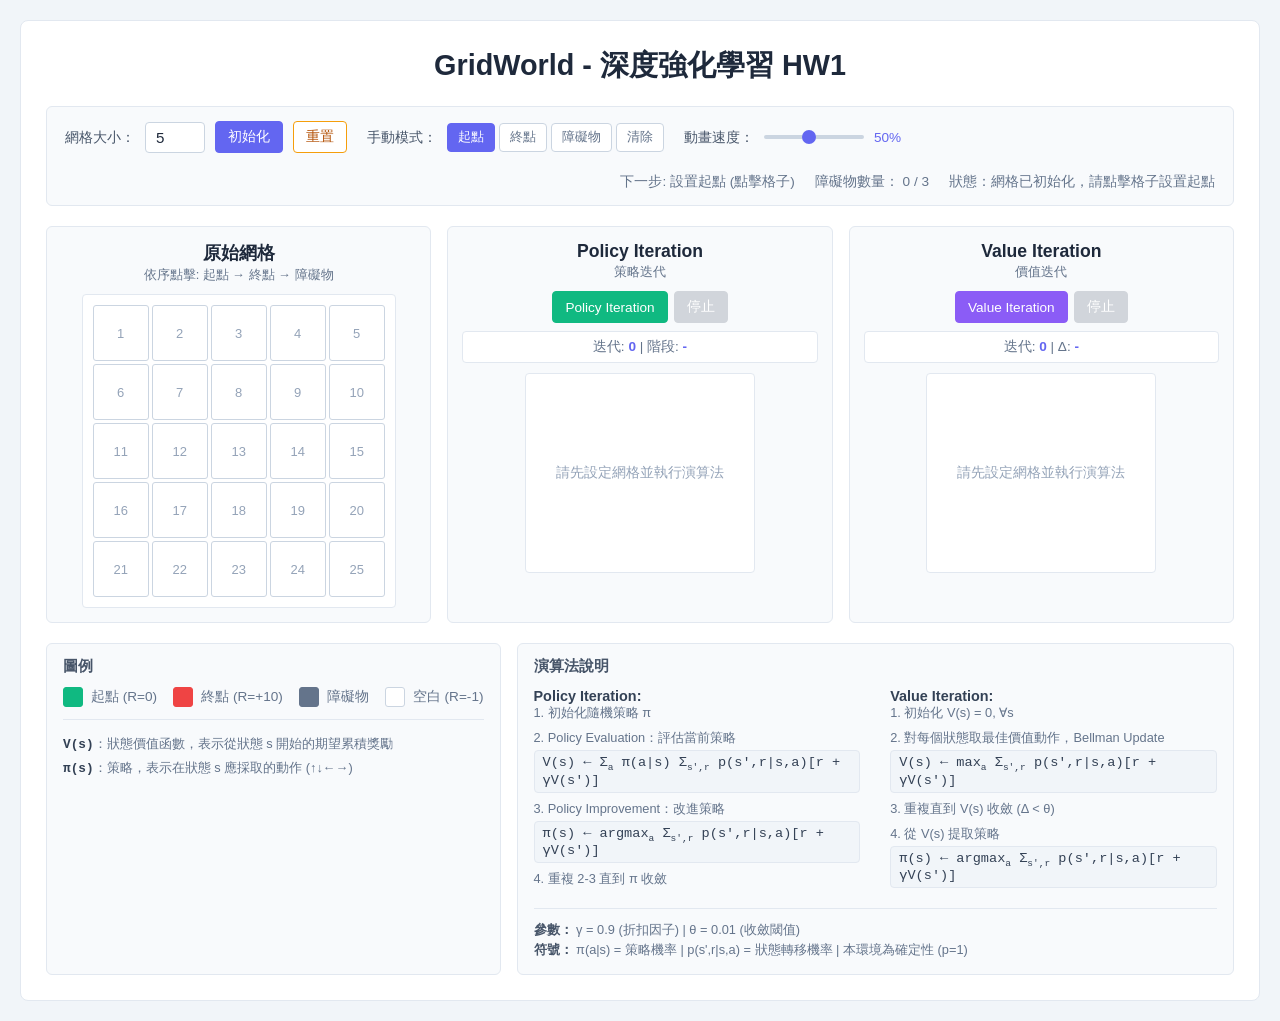
==== commit 4de3a9da: "feat: implement Policy Iteration and improve grid editing UX   - Add complete Policy Iteration algor" ====
--- a/index.html
+++ b/index.html
@@ -4,131 +4,164 @@
 <head>
     <meta charset="UTF-8">
     <meta name="viewport" content="width=device-width, initial-scale=1.0">
-    <title>網格地圖 - 深度強化學習 HW1</title>
+    <title>GridWorld - 深度強化學習 HW1</title>
     <link rel="stylesheet" href="static/css/style.css">
 </head>
 
 <body>
     <div class="container">
-        <h1>網格地圖 - 深度強化學習 HW1</h1>
+        <h1>GridWorld - 深度強化學習 HW1</h1>
 
-        <div class="main-layout">
-            <!-- 左側：說明與資訊 -->
-            <div class="left-panel">
-                <!-- 使用說明 -->
-                <div class="instructions">
-                    <h3>使用說明</h3>
-                    <ol>
-                        <li>選擇網格大小，點擊「初始化」</li>
-                        <li>設置起點、終點與障礙物</li>
-                        <li>生成隨機策略或執行 Value Iteration</li>
-                        <li>評估策略查看 V(s) 值</li>
-                        <li>播放路徑動畫觀察結果</li>
-                    </ol>
+        <!-- 頂部控制區 -->
+        <div class="top-controls">
+            <div class="control-group">
+                <label for="gridSize">網格大小：</label>
+                <input type="number" id="gridSize" min="5" max="9" value="5">
+                <button id="initBtn" class="btn btn-primary">初始化</button>
+                <button id="resetBtn" class="btn btn-warning">重置</button>
+            </div>
+            <div class="control-group">
+                <label>手動模式：</label>
+                <div class="mode-buttons">
+                    <button id="startModeBtn" class="btn mode-btn">起點</button>
+                    <button id="endModeBtn" class="btn mode-btn">終點</button>
+                    <button id="obstacleModeBtn" class="btn mode-btn">障礙物</button>
+                    <button id="eraseModeBtn" class="btn mode-btn">清除</button>
                 </div>
+            </div>
+            <div class="control-group">
+                <label>動畫速度：</label>
+                <input type="range" id="speedSlider" min="10" max="100" value="50">
+                <span id="speedValue">50%</span>
+            </div>
+            <div class="status-group">
+                <p id="modeInfo">模式：未選擇</p>
+                <p id="obstacleCount">障礙物：0 / 0</p>
+                <p id="statusInfo">請初始化網格</p>
+            </div>
+        </div>
 
-                <!-- 圖例 -->
-                <div class="legend">
-                    <h3>圖例</h3>
-                    <div class="legend-items">
-                        <div class="legend-item">
-                            <div class="legend-box start-cell"></div>
-                            <span>起點</span>
-                        </div>
-                        <div class="legend-item">
-                            <div class="legend-box end-cell"></div>
-                            <span>終點</span>
-                        </div>
-                        <div class="legend-item">
-                            <div class="legend-box obstacle-cell"></div>
-                            <span>障礙物</span>
-                        </div>
-                        <div class="legend-item">
-                            <div class="legend-box normal-cell"></div>
-                            <span>空白</span>
-                        </div>
-                    </div>
+        <!-- 三個 GridWorld 區域 -->
+        <div class="grids-layout">
+            <!-- 原始網格（設定用） -->
+            <div class="grid-section">
+                <div class="grid-header">
+                    <h3>原始網格</h3>
+                    <p class="grid-subtitle">依序點擊: 起點 → 終點 → 障礙物</p>
                 </div>
-
-                <!-- 狀態資訊 -->
-                <div class="info-panel">
-                    <h3>狀態</h3>
-                    <p id="modeInfo">模式：未選擇</p>
-                    <p id="obstacleCount">障礙物：0 / 0</p>
-                    <p id="statusInfo">請初始化網格</p>
+                <div id="gridContainer" class="grid-container">
+                    <!-- 網格將由 JavaScript 動態生成 -->
                 </div>
             </div>
 
-            <!-- 中間：控制面板 -->
-            <div class="center-panel">
-                <!-- Step 1: 設置環境 -->
-                <div class="step-section">
-                    <div class="step-header">
-                        <span class="step-number">1</span>
-                        <span class="step-title">設置環境</span>
+            <!-- Policy Iteration (HW1-2) -->
+            <div class="grid-section">
+                <div class="grid-header">
+                    <h3>Policy Iteration</h3>
+                    <p class="grid-subtitle">策略迭代</p>
+                </div>
+                <div class="algorithm-controls">
+                    <button id="policyIterationBtn" class="btn btn-pi">Policy Iteration</button>
+                    <button id="stopPiBtn" class="btn btn-danger" disabled>停止</button>
+                </div>
+                <div class="iteration-display">
+                    <p id="piIterationInfo">迭代: <strong>0</strong> | 階段: <strong>-</strong></p>
+                </div>
+                <div id="piGridContainer" class="grid-container result-grid empty">
+                    <div class="empty-grid-message">請先設定網格並執行演算法</div>
+                </div>
+            </div>
+
+            <!-- Value Iteration (HW1-3) -->
+            <div class="grid-section">
+                <div class="grid-header">
+                    <h3>Value Iteration</h3>
+                    <p class="grid-subtitle">價值迭代</p>
+                </div>
+                <div class="algorithm-controls">
+                    <button id="valueIterationBtn" class="btn btn-vi">Value Iteration</button>
+                    <button id="stopViBtn" class="btn btn-danger" disabled>停止</button>
+                </div>
+                <div class="iteration-display">
+                    <p id="viIterationInfo">迭代: <strong>0</strong> | Δ: <strong>-</strong></p>
+                </div>
+                <div id="viGridContainer" class="grid-container result-grid empty">
+                    <div class="empty-grid-message">請先設定網格並執行演算法</div>
+                </div>
+            </div>
+        </div>
+
+        <!-- 圖例說明 -->
+        <div class="bottom-info">
+            <div class="legend">
+                <h4>圖例</h4>
+                <div class="legend-items">
+                    <div class="legend-item">
+                        <div class="legend-box start-cell"></div>
+                        <span>起點 (R=0)</span>
                     </div>
-                    <div class="step-content">
-                        <div class="grid-size-control">
-                            <label for="gridSize">網格大小：</label>
-                            <input type="number" id="gridSize" min="5" max="9" value="5">
-                            <button id="initBtn" class="btn btn-primary">初始化</button>
+                    <div class="legend-item">
+                        <div class="legend-box end-cell"></div>
+                        <span>終點 (R=+10)</span>
+                    </div>
+                    <div class="legend-item">
+                        <div class="legend-box obstacle-cell"></div>
+                        <span>障礙物</span>
+                    </div>
+                    <div class="legend-item">
+                        <div class="legend-box normal-cell"></div>
+                        <span>空白 (R=-1)</span>
+                    </div>
+                </div>
+                <div class="legend-notation">
+                    <p><strong>V(s)</strong>：狀態價值函數，表示從狀態 s 開始的期望累積獎勵</p>
+                    <p><strong>π(s)</strong>：策略，表示在狀態 s 應採取的動作 (↑↓←→)</p>
+                </div>
+            </div>
+            <div class="algorithm-info">
+                <h4>演算法說明</h4>
+                <div class="info-columns">
+                    <div class="info-col">
+                        <strong>Policy Iteration:</strong>
+                        <div class="algo-step">
+                            <span class="step-label">1. 初始化隨機策略 π</span>
                         </div>
-                        <div class="mode-section">
-                            <label>編輯模式：</label>
-                            <div class="mode-buttons">
-                                <button id="startModeBtn" class="btn mode-btn">起點</button>
-                                <button id="endModeBtn" class="btn mode-btn">終點</button>
-                                <button id="obstacleModeBtn" class="btn mode-btn">障礙物</button>
-                                <button id="eraseModeBtn" class="btn mode-btn">清除</button>
+                        <div class="algo-step">
+                            <span class="step-label">2. Policy Evaluation：評估當前策略</span>
+                            <div class="formula">V(s) ← Σ<sub>a</sub> π(a|s) Σ<sub>s',r</sub> p(s',r|s,a)[r + γV(s')]
+                            </div>
+                        </div>
+                        <div class="algo-step">
+                            <span class="step-label">3. Policy Improvement：改進策略</span>
+                            <div class="formula">π(s) ← argmax<sub>a</sub> Σ<sub>s',r</sub> p(s',r|s,a)[r + γV(s')]
+                            </div>
+                        </div>
+                        <div class="algo-step">
+                            <span class="step-label">4. 重複 2-3 直到 π 收斂</span>
+                        </div>
+                    </div>
+                    <div class="info-col">
+                        <strong>Value Iteration:</strong>
+                        <div class="algo-step">
+                            <span class="step-label">1. 初始化 V(s) = 0, ∀s</span>
+                        </div>
+                        <div class="algo-step">
+                            <span class="step-label">2. 對每個狀態取最佳價值動作，Bellman Update</span>
+                            <div class="formula">V(s) ← max<sub>a</sub> Σ<sub>s',r</sub> p(s',r|s,a)[r + γV(s')]</div>
+                        </div>
+                        <div class="algo-step">
+                            <span class="step-label">3. 重複直到 V(s) 收斂 (Δ < θ)</span>
+                        </div>
+                        <div class="algo-step">
+                            <span class="step-label">4. 從 V(s) 提取策略</span>
+                            <div class="formula">π(s) ← argmax<sub>a</sub> Σ<sub>s',r</sub> p(s',r|s,a)[r + γV(s')]
                             </div>
                         </div>
                     </div>
                 </div>
-
-                <!-- Step 2: 執行算法 -->
-                <div class="step-section">
-                    <div class="step-header">
-                        <span class="step-number">2</span>
-                        <span class="step-title">執行算法</span>
-                    </div>
-                    <div class="step-content">
-                        <div class="algorithm-buttons">
-                            <button id="randomPolicyBtn" class="btn btn-success">隨機策略 + 評估</button>
-                            <button id="valueIterationBtn" class="btn btn-vi">Value Iteration</button>
-                        </div>
-                        <div class="iteration-display">
-                            <p id="iterationInfo">迭代: <strong>0</strong> | Δ: <strong>-</strong></p>
-                        </div>
-                    </div>
-                </div>
-
-                <!-- Step 3: 視覺化 -->
-                <div class="step-section">
-                    <div class="step-header">
-                        <span class="step-number">3</span>
-                        <span class="step-title">視覺化</span>
-                    </div>
-                    <div class="step-content">
-                        <div class="animation-buttons">
-                            <button id="animatePathBtn" class="btn btn-animate">播放路徑</button>
-                            <button id="stopViBtn" class="btn btn-danger" disabled>停止</button>
-                        </div>
-                        <div class="speed-control">
-                            <label for="viSpeedSlider">速度：</label>
-                            <input type="range" id="viSpeedSlider" min="10" max="100" value="50">
-                            <span id="viSpeedValue">50%</span>
-                        </div>
-                    </div>
-                </div>
-
-                <!-- 重置按鈕 -->
-                <button id="resetBtn" class="btn btn-warning btn-reset">重置所有</button>
-            </div>
-
-            <!-- 右側：Grid -->
-            <div class="right-panel">
-                <div id="gridContainer" class="grid-container">
-                    <!-- 網格將由 JavaScript 動態生成 -->
+                <div class="formula-note">
+                    <p><strong>參數：</strong> γ = 0.9 (折扣因子) | θ = 0.01 (收斂閾值)</p>
+                    <p><strong>符號：</strong> π(a|s) = 策略機率 | p(s',r|s,a) = 狀態轉移機率 | 本環境為確定性 (p=1)</p>
                 </div>
             </div>
         </div>
@@ -137,4 +170,4 @@
     <script src="static/js/main.js"></script>
 </body>
 
-</html>
+</html>
--- a/static/css/style.css
+++ b/static/css/style.css
@@ -6,503 +6,349 @@
 
 body {
     font-family: -apple-system, BlinkMacSystemFont, 'Inter', 'Segoe UI', sans-serif;
-    background: linear-gradient(135deg, #869ac7 0%, #1e1b4b 50%, #0f172a 100%);
+    background: #f1f5f9;
     min-height: 100vh;
     padding: 20px;
-    color: #e2e8f0;
+    color: #334155;
 }
 
 .container {
-    max-width: 1400px;
+    max-width: 1600px;
     margin: 0 auto;
-    background: rgba(15, 23, 42, 0.8);
-    backdrop-filter: blur(10px);
-    padding: 30px;
-    border-radius: 12px;
-    border: 1px solid rgba(99, 102, 241, 0.2);
-    box-shadow: 0 0 40px rgba(99, 102, 241, 0.1);
+    background: white;
+    padding: 25px;
+    border-radius: 8px;
+    border: 1px solid #e2e8f0;
 }
 
 h1 {
     text-align: center;
-    background: linear-gradient(135deg, #60a5fa 0%, #a78bfa 100%);
-    -webkit-background-clip: text;
-    -webkit-text-fill-color: transparent;
-    background-clip: text;
-    margin-bottom: 30px;
-    font-size: 2.2em;
-    font-weight: 700;
-    letter-spacing: -0.5px;
+    color: #1e293b;
+    margin-bottom: 20px;
+    font-size: 1.8em;
+    font-weight: 600;
 }
 
 h3 {
-    color: #6237e1;
-    margin-bottom: 12px;
-    font-size: 1em;
+    color: #334155;
+    margin-bottom: 8px;
+    font-size: 1.1em;
     font-weight: 600;
 }
 
-/* ========== 主要佈局：左中右三欄 ========== */
-.main-layout {
-    display: flex;
+h4 {
+    color: #475569;
+    margin-bottom: 10px;
+    font-size: 0.95em;
+    font-weight: 600;
+}
+
+/* ========== 頂部控制區 ========== */
+.top-controls {
+    display: flex;
+    flex-wrap: wrap;
     gap: 20px;
-    align-items: flex-start;
-}
-
-/* 左側：說明與資訊 */
-.left-panel {
-    width: 200px;
-    flex-shrink: 0;
-    display: flex;
-    flex-direction: column;
-    gap: 12px;
-}
-
-/* 中間：控制面板 */
-.center-panel {
-    width: 280px;
-    flex-shrink: 0;
-    display: flex;
-    flex-direction: column;
-    gap: 12px;
-}
-
-/* 右側：Grid 面板 */
-.right-panel {
-    flex: 1;
-    display: flex;
-    justify-content: center;
-    align-items: flex-start;
-}
-
-/* ========== Step 區塊樣式 ========== */
-.step-section {
-    background: rgba(255, 255, 255, 0.95);
-    border-radius: 10px;
-    overflow: hidden;
-    border: 1px solid rgba(139, 92, 246, 0.2);
-}
-
-.step-header {
+    padding: 14px 18px;
+    background: #f8fafc;
+    border-radius: 6px;
+    margin-bottom: 20px;
+    align-items: center;
+    border: 1px solid #e2e8f0;
+}
+
+.control-group {
     display: flex;
     align-items: center;
     gap: 10px;
-    padding: 12px 16px;
-    background: linear-gradient(135deg, rgba(99, 102, 241, 0.1) 0%, rgba(139, 92, 246, 0.1) 100%);
-    border-bottom: 1px solid rgba(139, 92, 246, 0.15);
-}
-
-.step-number {
-    display: flex;
-    align-items: center;
-    justify-content: center;
-    width: 24px;
-    height: 24px;
-    background: linear-gradient(135deg, #6366f1 0%, #8b5cf6 100%);
-    color: white;
-    font-size: 0.85em;
-    font-weight: 700;
-    border-radius: 50%;
-}
-
-.step-title {
-    font-weight: 600;
-    color: #1e293b;
-    font-size: 0.95em;
-}
-
-.step-content {
-    padding: 16px;
-    display: flex;
-    flex-direction: column;
-    gap: 14px;
-}
-
-/* ========== 網格大小控制 ========== */
-.grid-size-control {
-    display: flex;
-    align-items: center;
-    gap: 10px;
-    flex-wrap: wrap;
-}
-
-.grid-size-control label {
+}
+
+.control-group label {
     font-weight: 500;
-    color: #1e293b;
+    color: #475569;
     font-size: 0.9em;
-}
-
-.grid-size-control input[type="number"] {
+    white-space: nowrap;
+}
+
+.control-group input[type="number"] {
     width: 60px;
-    padding: 8px 10px;
-    background: white;
-    border: 1px solid rgba(139, 92, 246, 0.3);
-    border-radius: 6px;
+    padding: 6px 10px;
+    background: white;
+    border: 1px solid #cbd5e1;
+    border-radius: 4px;
     font-size: 0.95em;
     color: #1e293b;
-    transition: all 0.2s;
-}
-
-.grid-size-control input[type="number"]:focus {
+}
+
+.control-group input[type="number"]:focus {
     outline: none;
-    border-color: #8b5cf6;
-    box-shadow: 0 0 0 3px rgba(139, 92, 246, 0.1);
-}
-
-/* ========== 模式選擇區塊 ========== */
-.mode-section label {
-    display: block;
+    border-color: #6366f1;
+}
+
+.control-group input[type="range"] {
+    width: 100px;
+    height: 4px;
+    -webkit-appearance: none;
+    appearance: none;
+    background: #cbd5e1;
+    border-radius: 2px;
+    outline: none;
+}
+
+.control-group input[type="range"]::-webkit-slider-thumb {
+    -webkit-appearance: none;
+    appearance: none;
+    width: 14px;
+    height: 14px;
+    background: #6366f1;
+    border-radius: 50%;
+    cursor: pointer;
+}
+
+.control-group span {
     font-weight: 500;
-    color: #475569;
+    color: #6366f1;
+    min-width: 36px;
     font-size: 0.85em;
-    margin-bottom: 8px;
-}
-
+}
+
+.status-group {
+    margin-left: auto;
+    display: flex;
+    gap: 20px;
+    align-items: center;
+}
+
+.status-group p {
+    margin: 0;
+    color: #64748b;
+    font-size: 0.85em;
+}
+
+/* ========== 模式按鈕 ========== */
 .mode-buttons {
-    display: grid;
-    grid-template-columns: repeat(2, 1fr);
-    gap: 8px;
+    display: flex;
+    gap: 4px;
 }
 
 /* ========== 按鈕樣式 ========== */
 .btn {
-    padding: 10px 16px;
-    border: 1px solid rgba(139, 92, 246, 0.3);
-    border-radius: 6px;
-    font-size: 0.9em;
+    padding: 6px 12px;
+    border: 1px solid #cbd5e1;
+    border-radius: 4px;
+    font-size: 0.85em;
     cursor: pointer;
-    transition: all 0.2s;
+    transition: background 0.15s, border-color 0.15s;
     font-weight: 500;
     background: white;
     color: #475569;
     text-align: center;
+    white-space: nowrap;
 }
 
 .btn:hover {
-    background: rgba(139, 92, 246, 0.1);
-    border-color: #8b5cf6;
-    transform: translateY(-1px);
-    color: #1e293b;
+    background: #f1f5f9;
+    border-color: #94a3b8;
 }
 
 .btn-primary {
-    background: linear-gradient(135deg, #6366f1 0%, #8b5cf6 100%);
-    border-color: transparent;
-    color: white;
-    box-shadow: 0 4px 12px rgba(139, 92, 246, 0.3);
-    padding: 8px 14px;
-    font-size: 0.85em;
+    background: #6366f1;
+    border-color: #6366f1;
+    color: white;
 }
 
 .btn-primary:hover {
-    box-shadow: 0 6px 16px rgba(139, 92, 246, 0.4);
-    transform: translateY(-2px);
-    color: white;
-}
-
-.btn-success {
-    background: white;
-    border-color: rgba(34, 197, 94, 0.5);
-    color: #475569;
-}
-
-.btn-success:hover {
-    background: rgba(34, 197, 94, 0.1);
-    border-color: #22c55e;
-    color: #15803d;
-}
-
-.btn-info {
-    background: white;
-    border-color: rgba(59, 130, 246, 0.5);
-    color: #475569;
-}
-
-.btn-info:hover {
-    background: rgba(59, 130, 246, 0.1);
-    border-color: #3b82f6;
-    color: #1e40af;
+    background: #4f46e5;
+    border-color: #4f46e5;
+    color: white;
 }
 
 .btn-warning {
     background: white;
-    border-color: rgba(251, 146, 60, 0.5);
-    color: #475569;
+    border-color: #f59e0b;
+    color: #b45309;
 }
 
 .btn-warning:hover {
-    background: rgba(251, 146, 60, 0.1);
-    border-color: #fb923c;
-    color: #c2410c;
+    background: #fffbeb;
+}
+
+/* Policy Iteration 按鈕 */
+.btn-pi {
+    background: #10b981;
+    border-color: #10b981;
+    color: white;
+}
+
+.btn-pi:hover {
+    background: #059669;
+    border-color: #059669;
+    color: white;
 }
 
 /* Value Iteration 按鈕 */
 .btn-vi {
-    background: linear-gradient(135deg, #8b5cf6 0%, #a855f7 100%);
-    border-color: transparent;
-    color: white;
-    box-shadow: 0 4px 12px rgba(139, 92, 246, 0.4);
+    background: #8b5cf6;
+    border-color: #8b5cf6;
+    color: white;
 }
 
 .btn-vi:hover {
-    box-shadow: 0 6px 16px rgba(139, 92, 246, 0.5);
-    transform: translateY(-2px);
-    color: white;
-}
-
-/* 播放動畫按鈕 */
-.btn-animate {
-    background: linear-gradient(135deg, #f59e0b 0%, #fbbf24 100%);
-    border-color: transparent;
-    color: white;
-    box-shadow: 0 4px 12px rgba(245, 158, 11, 0.4);
-}
-
-.btn-animate:hover {
-    box-shadow: 0 6px 16px rgba(245, 158, 11, 0.5);
-    transform: translateY(-2px);
+    background: #7c3aed;
+    border-color: #7c3aed;
     color: white;
 }
 
 /* 停止按鈕 */
 .btn-danger {
-    background: linear-gradient(135deg, #ef4444 0%, #dc2626 100%);
-    border-color: transparent;
-    color: white;
-    box-shadow: 0 4px 12px rgba(239, 68, 68, 0.4);
+    background: #ef4444;
+    border-color: #ef4444;
+    color: white;
 }
 
 .btn-danger:hover {
-    box-shadow: 0 6px 16px rgba(239, 68, 68, 0.5);
-    transform: translateY(-2px);
+    background: #dc2626;
+    border-color: #dc2626;
     color: white;
 }
 
 .btn-danger:disabled {
-    background: #9ca3af;
-    box-shadow: none;
+    background: #d1d5db;
+    border-color: #d1d5db;
     cursor: not-allowed;
-    transform: none;
-}
-
-/* 重置按鈕 */
-.btn-reset {
-    width: 100%;
 }
 
 /* 模式按鈕 */
 .mode-btn {
     background: white;
-    border-color: rgba(139, 92, 246, 0.3);
-    color: #475569;
-    padding: 8px 12px;
-    font-size: 0.85em;
+    border-color: #cbd5e1;
+    color: #64748b;
+    padding: 5px 10px;
+    font-size: 0.8em;
 }
 
 .mode-btn:hover {
-    background: rgba(139, 92, 246, 0.1);
-    border-color: #8b5cf6;
+    background: #f1f5f9;
+}
+
+.mode-btn.active {
+    background: #6366f1;
+    border-color: #6366f1;
+    color: white;
+}
+
+/* ========== 三個 Grid 布局 ========== */
+.grids-layout {
+    display: grid;
+    grid-template-columns: repeat(3, 1fr);
+    gap: 16px;
+    margin-bottom: 20px;
+}
+
+.grid-section {
+    background: #f8fafc;
+    border-radius: 6px;
+    padding: 14px;
+    display: flex;
+    flex-direction: column;
+    align-items: center;
+    border: 1px solid #e2e8f0;
+}
+
+.grid-header {
+    text-align: center;
+    margin-bottom: 10px;
+    width: 100%;
+}
+
+.grid-header h3 {
     color: #1e293b;
-}
-
-.mode-btn.active {
-    background: linear-gradient(135deg, #6366f1 0%, #8b5cf6 100%);
-    border-color: transparent;
-    color: white;
-    box-shadow: 0 0 15px rgba(139, 92, 246, 0.5);
-}
-
-/* ========== 算法按鈕區塊 ========== */
-.algorithm-buttons {
-    display: flex;
-    flex-direction: column;
-    gap: 8px;
-}
-
-.algorithm-buttons .btn {
-    width: 100%;
-}
-
-/* ========== 動畫按鈕區塊 ========== */
-.animation-buttons {
-    display: grid;
-    grid-template-columns: 1fr 1fr;
-    gap: 8px;
-}
-
-/* ========== 速度控制 ========== */
-.speed-control {
-    display: flex;
-    align-items: center;
-    gap: 10px;
-    padding-top: 8px;
-}
-
-.speed-control label {
-    font-weight: 500;
-    color: #475569;
-    font-size: 0.85em;
-}
-
-.speed-control input[type="range"] {
-    flex: 1;
-    height: 6px;
-    -webkit-appearance: none;
-    appearance: none;
-    background: linear-gradient(90deg, #c4b5fd 0%, #8b5cf6 100%);
-    border-radius: 3px;
-    outline: none;
-}
-
-.speed-control input[type="range"]::-webkit-slider-thumb {
-    -webkit-appearance: none;
-    appearance: none;
-    width: 16px;
-    height: 16px;
-    background: linear-gradient(135deg, #8b5cf6 0%, #a855f7 100%);
-    border-radius: 50%;
-    cursor: pointer;
-    box-shadow: 0 2px 6px rgba(139, 92, 246, 0.4);
-    transition: transform 0.2s;
-}
-
-.speed-control input[type="range"]::-webkit-slider-thumb:hover {
-    transform: scale(1.1);
-}
-
-.speed-control span {
-    font-weight: 600;
-    color: #8b5cf6;
-    min-width: 36px;
-    font-size: 0.85em;
+    margin-bottom: 2px;
+}
+
+.grid-subtitle {
+    color: #64748b;
+    font-size: 0.8em;
+    margin: 0;
+}
+
+/* ========== 演算法控制區 ========== */
+.algorithm-controls {
+    display: flex;
+    gap: 6px;
+    margin-bottom: 8px;
 }
 
 /* ========== 迭代資訊顯示 ========== */
 .iteration-display {
-    padding-top: 8px;
-    border-top: 1px solid rgba(139, 92, 246, 0.1);
+    width: 100%;
+    padding: 6px 10px;
+    background: white;
+    border-radius: 4px;
+    margin-bottom: 10px;
+    text-align: center;
+    border: 1px solid #e2e8f0;
 }
 
 .iteration-display p {
     margin: 0;
-    color: #475569;
+    color: #64748b;
     font-size: 0.85em;
 }
 
 .iteration-display strong {
-    color: #8b5cf6;
-    font-size: 1em;
+    color: #6366f1;
 }
 
 .converged-badge {
     display: inline-block;
-    background: linear-gradient(135deg, #10b981 0%, #14b8a6 100%);
+    background: #10b981;
     color: white;
     padding: 2px 8px;
     border-radius: 10px;
     font-size: 0.75em;
     font-weight: 600;
     margin-left: 8px;
-    animation: badgePulse 1s ease-in-out infinite;
-}
-
-@keyframes badgePulse {
-    0%, 100% {
-        box-shadow: 0 0 5px rgba(16, 185, 129, 0.5);
-    }
-    50% {
-        box-shadow: 0 0 15px rgba(16, 185, 129, 0.8);
-    }
-}
-
-/* ========== 資訊面板 ========== */
-.info-panel {
-    padding: 14px;
-    background: rgba(255, 255, 255, 0.95);
-    border-radius: 8px;
-    border: 1px solid rgba(139, 92, 246, 0.2);
-}
-
-.info-panel p {
-    margin: 4px 0;
-    font-weight: 400;
-    color: #475569;
-    font-size: 0.85em;
-}
-
-/* ========== 圖例 ========== */
-.legend {
-    padding: 14px;
-    background: rgba(255, 255, 255, 0.95);
-    border-radius: 8px;
-    border: 1px solid rgba(139, 92, 246, 0.2);
-}
-
-.legend-items {
-    display: grid;
-    grid-template-columns: repeat(2, 1fr);
-    gap: 10px;
-}
-
-.legend-item {
-    display: flex;
-    align-items: center;
-    gap: 8px;
-}
-
-.legend-item span {
-    color: #475569;
-    font-size: 0.85em;
-}
-
-.legend-box {
-    width: 24px;
-    height: 24px;
-    border: 2px solid rgba(139, 92, 246, 0.6);
-    border-radius: 4px;
-}
-
-/* ========== 使用說明 ========== */
-.instructions {
-    padding: 14px;
-    background: rgba(255, 255, 255, 0.95);
-    border-radius: 8px;
-    border: 1px solid rgba(139, 92, 246, 0.2);
-}
-
-.instructions ol {
-    margin-left: 18px;
-    padding-left: 0;
-}
-
-.instructions li {
-    margin: 6px 0;
-    color: #475569;
-    line-height: 1.5;
-    font-size: 0.85em;
 }
 
 /* ========== 網格容器 ========== */
 .grid-container {
     display: grid;
-    gap: 6px;
-    padding: 20px;
-    background: rgba(255, 255, 255, 0.95);
-    border-radius: 8px;
+    gap: 3px;
+    padding: 10px;
+    background: white;
+    border-radius: 4px;
     justify-content: center;
     width: fit-content;
-    border: 1px solid rgba(139, 92, 246, 0.2);
+    border: 1px solid #e2e8f0;
+    min-height: 200px;
+}
+
+.result-grid {
+    min-width: 200px;
+}
+
+.result-grid.empty {
+    display: flex;
+    justify-content: center;
+    align-items: center;
+}
+
+.empty-grid-message {
+    color: #94a3b8;
+    font-size: 0.85em;
+    text-align: center;
+    padding: 40px 20px;
 }
 
 /* ========== 單元格樣式 ========== */
 .cell {
-    width: 80px;
-    height: 80px;
-    background: #faf8f3;
-    border: 2px solid rgba(139, 92, 246, 0.6);
-    border-radius: 6px;
+    width: 56px;
+    height: 56px;
+    background: white;
+    border: 1px solid #cbd5e1;
+    border-radius: 3px;
     cursor: pointer;
-    transition: all 0.2s;
+    transition: background 0.15s;
     position: relative;
     display: flex;
     align-items: center;
@@ -510,69 +356,78 @@
 }
 
 .cell:hover {
-    border-color: #8b5cf6;
-    background: #f5f3ed;
-    box-shadow: 0 0 15px rgba(139, 92, 246, 0.3);
+    background: #f1f5f9;
 }
 
 /* 單元格狀態顏色 */
 .cell.start {
-    background: linear-gradient(135deg, #10b981 0%, #14b8a6 100%);
-    border: 2px solid #10b981;
-    box-shadow: 0 0 20px rgba(16, 185, 129, 0.4);
+    background: #10b981;
+    border-color: #10b981;
 }
 
 .cell.end {
-    background: linear-gradient(135deg, #ef4444 0%, #f97316 100%);
-    border: 2px solid #ef4444;
-    box-shadow: 0 0 20px rgba(239, 68, 68, 0.4);
+    background: #ef4444;
+    border-color: #ef4444;
 }
 
 .cell.obstacle {
-    background: rgba(71, 85, 105, 0.6);
-    border: 2px solid #475569;
+    background: #64748b;
+    border-color: #64748b;
 }
 
 .normal-cell {
-    background: #faf8f3;
-    border: 2px solid rgba(139, 92, 246, 0.6);
+    background: white;
+    border: 1px solid #cbd5e1;
 }
 
 .start-cell {
-    background: linear-gradient(135deg, #10b981 0%, #14b8a6 100%);
-    border: 2px solid #10b981;
+    background: #10b981;
+    border: 1px solid #10b981;
 }
 
 .end-cell {
-    background: linear-gradient(135deg, #ef4444 0%, #f97316 100%);
-    border: 2px solid #ef4444;
+    background: #ef4444;
+    border: 1px solid #ef4444;
 }
 
 .obstacle-cell {
-    background: rgba(71, 85, 105, 0.6);
-    border: 2px solid #475569;
+    background: #64748b;
+    border: 1px solid #64748b;
+}
+
+/* ========== 格子編號 ========== */
+.cell-number {
+    position: absolute;
+    top: 50%;
+    left: 50%;
+    transform: translate(-50%, -50%);
+    font-size: 13px;
+    font-weight: 500;
+    color: #94a3b8;
+    pointer-events: none;
+}
+
+.cell.start .cell-number,
+.cell.end .cell-number,
+.cell.obstacle .cell-number {
+    color: rgba(255, 255, 255, 0.8);
 }
 
 /* ========== 箭頭顯示 ========== */
 .arrow {
     position: absolute;
-    top: 10px;
+    top: 4px;
     left: 50%;
     transform: translateX(-50%);
-    font-size: 24px;
+    font-size: 18px;
     font-weight: bold;
-    color: #374151;
+    color: #334155;
     display: none;
 }
 
 .cell.start .arrow,
 .cell.end .arrow {
     color: white;
-    text-shadow: 0 0 10px rgba(255, 255, 255, 0.8);
-}
-
-.cell.obstacle .arrow {
-    color: #cbd5e1;
 }
 
 .cell.obstacle .arrow {
@@ -582,16 +437,15 @@
 /* ========== 價值顯示 ========== */
 .value {
     position: absolute;
-    bottom: 5px;
+    bottom: 2px;
     left: 50%;
     transform: translateX(-50%);
-    font-size: 11px;
+    font-size: 9px;
     font-weight: 600;
-    color: #1e293b;
-    background: rgba(255, 255, 255, 0.95);
-    padding: 3px 8px;
-    border-radius: 4px;
-    border: 1px solid rgba(139, 92, 246, 0.3);
+    color: #334155;
+    background: rgba(255, 255, 255, 0.9);
+    padding: 1px 4px;
+    border-radius: 2px;
     display: none;
     white-space: nowrap;
 }
@@ -599,162 +453,255 @@
 .cell.start .value,
 .cell.end .value {
     color: white;
-    background: rgba(0, 0, 0, 0.7);
-    border-color: rgba(255, 255, 255, 0.3);
+    background: rgba(0, 0, 0, 0.5);
 }
 
 .cell.obstacle .value {
     display: none !important;
 }
 
-/* ========== Agent 當前位置動畫 ========== */
+/* ========== Agent 當前位置 ========== */
 .cell.agent-current {
-    background: linear-gradient(135deg, #fbbf24 0%, #f59e0b 100%) !important;
-    border: 3px solid #f59e0b !important;
-    box-shadow: 0 0 25px rgba(251, 191, 36, 0.8),
-        0 0 50px rgba(251, 191, 36, 0.4);
-    animation: pulse 0.5s ease-in-out infinite;
-    z-index: 10;
+    background: #fbbf24 !important;
+    border-color: #f59e0b !important;
 }
 
 /* 已訪問路徑 */
 .cell.path-visited {
-    background: rgba(251, 191, 36, 0.3) !important;
-    border: 2px solid rgba(251, 191, 36, 0.6) !important;
-}
-
-/* 保持起點終點樣式不被覆蓋 */
+    background: #fef3c7 !important;
+    border-color: #fcd34d !important;
+}
+
+/* 保持起點終點樣式 */
 .cell.start.path-visited {
-    background: linear-gradient(135deg, #10b981 0%, #14b8a6 100%) !important;
-    border: 2px solid #10b981 !important;
-    box-shadow: 0 0 20px rgba(16, 185, 129, 0.6);
+    background: #10b981 !important;
+    border-color: #10b981 !important;
 }
 
 .cell.end.path-visited {
-    background: linear-gradient(135deg, #ef4444 0%, #f97316 100%) !important;
-    border: 2px solid #ef4444 !important;
-    box-shadow: 0 0 20px rgba(239, 68, 68, 0.6);
-}
-
-/* ========== 動畫 ========== */
-@keyframes pulse {
-    0%, 100% {
-        transform: scale(1);
-    }
-    50% {
-        transform: scale(1.05);
-    }
-}
-
-@keyframes valueUpdate {
-    0% {
-        background: rgba(139, 92, 246, 0.3);
-    }
-    100% {
-        background: rgba(255, 255, 255, 0.95);
-    }
-}
-
-.cell.value-updating {
-    animation: cellUpdate 0.3s ease-out;
-}
-
-@keyframes cellUpdate {
-    0% {
-        box-shadow: 0 0 20px rgba(139, 92, 246, 0.6);
-    }
-    100% {
-        box-shadow: none;
-    }
+    background: #ef4444 !important;
+    border-color: #ef4444 !important;
+}
+
+/* ========== 底部資訊區 ========== */
+.bottom-info {
+    display: flex;
+    gap: 16px;
+    flex-wrap: wrap;
+}
+
+.legend {
+    padding: 12px 16px;
+    background: #f8fafc;
+    border-radius: 6px;
+    border: 1px solid #e2e8f0;
+    flex: 0 0 auto;
+}
+
+.legend-items {
+    display: flex;
+    gap: 16px;
+    flex-wrap: wrap;
+}
+
+.legend-item {
+    display: flex;
+    align-items: center;
+    gap: 8px;
+}
+
+.legend-item span {
+    color: #64748b;
+    font-size: 0.85em;
+}
+
+.legend-box {
+    width: 20px;
+    height: 20px;
+    border-radius: 3px;
+}
+
+.legend-notation {
+    margin-top: 12px;
+    padding-top: 10px;
+    border-top: 1px solid #e2e8f0;
+}
+
+.legend-notation p {
+    color: #64748b;
+    font-size: 0.8em;
+    margin: 4px 0;
+    line-height: 1.5;
+}
+
+.legend-notation strong {
+    color: #334155;
+    font-family: 'Courier New', monospace;
+}
+
+.algorithm-info {
+    flex: 1;
+    padding: 12px 16px;
+    background: #f8fafc;
+    border-radius: 6px;
+    border: 1px solid #e2e8f0;
+}
+
+.info-columns {
+    display: flex;
+    gap: 30px;
+}
+
+.info-col {
+    flex: 1;
+}
+
+.info-col strong {
+    color: #334155;
+    font-size: 0.9em;
+}
+
+.info-col ol {
+    margin-left: 18px;
+    padding-left: 0;
+    margin-top: 6px;
+}
+
+.info-col li {
+    color: #64748b;
+    font-size: 0.8em;
+    line-height: 1.6;
+    margin-bottom: 4px;
+}
+
+.algo-step {
+    margin-bottom: 8px;
+}
+
+.step-label {
+    color: #64748b;
+    font-size: 0.8em;
+    display: block;
+}
+
+.formula {
+    display: inline-block;
+    background: #f1f5f9;
+    padding: 4px 8px;
+    border-radius: 4px;
+    font-family: 'Courier New', monospace;
+    font-size: 0.85em;
+    color: #334155;
+    margin-top: 3px;
+    border: 1px solid #e2e8f0;
+}
+
+.formula sub,
+.formula sup {
+    font-size: 0.7em;
+}
+
+.formula-note {
+    margin-top: 12px;
+    padding-top: 10px;
+    border-top: 1px solid #e2e8f0;
+}
+
+.formula-note p {
+    color: #64748b;
+    font-size: 0.8em;
+    margin: 3px 0;
+}
+
+.formula-note strong {
+    color: #475569;
 }
 
 /* ========== 響應式設計 ========== */
-@media (max-width: 1100px) {
-    .main-layout {
-        flex-wrap: wrap;
-    }
-
-    .left-panel {
-        width: 100%;
-        flex-direction: row;
-        flex-wrap: wrap;
-        gap: 12px;
-    }
-
-    .left-panel > * {
-        flex: 1;
-        min-width: 180px;
-    }
-
-    .center-panel {
-        width: 280px;
-    }
-
-    .right-panel {
-        flex: 1;
-        min-width: 400px;
+@media (max-width: 1200px) {
+    .grids-layout {
+        grid-template-columns: 1fr 1fr;
+    }
+
+    .grid-section:first-child {
+        grid-column: span 2;
     }
 }
 
 @media (max-width: 768px) {
-    .main-layout {
-        flex-direction: column;
-    }
-
-    .left-panel,
-    .center-panel,
-    .right-panel {
-        width: 100%;
-    }
-
-    .left-panel {
-        flex-direction: column;
-    }
-
-    .left-panel > * {
-        min-width: auto;
-    }
-
-    .mode-buttons {
-        grid-template-columns: repeat(4, 1fr);
-    }
-
-    .legend-items {
-        grid-template-columns: repeat(4, 1fr);
-    }
-}
-
-@media (max-width: 500px) {
     .container {
         padding: 15px;
     }
 
+    .top-controls {
+        flex-direction: column;
+        align-items: flex-start;
+    }
+
+    .status-group {
+        margin-left: 0;
+        flex-direction: column;
+        align-items: flex-start;
+        gap: 4px;
+    }
+
+    .grids-layout {
+        grid-template-columns: 1fr;
+    }
+
+    .grid-section:first-child {
+        grid-column: span 1;
+    }
+
     h1 {
-        font-size: 1.6em;
+        font-size: 1.4em;
     }
 
     .cell {
-        width: 55px;
-        height: 55px;
+        width: 48px;
+        height: 48px;
     }
 
     .arrow {
-        font-size: 18px;
+        font-size: 16px;
     }
 
     .value {
-        font-size: 9px;
+        font-size: 8px;
+    }
+
+    .info-columns {
+        flex-direction: column;
+        gap: 15px;
+    }
+}
+
+@media (max-width: 500px) {
+    .cell {
+        width: 40px;
+        height: 40px;
+    }
+
+    .arrow {
+        font-size: 14px;
+        top: 2px;
+    }
+
+    .value {
+        font-size: 7px;
+        padding: 1px 3px;
+    }
+
+    .cell-number {
+        font-size: 11px;
     }
 
     .mode-buttons {
-        grid-template-columns: repeat(2, 1fr);
-    }
-
-    .animation-buttons {
-        grid-template-columns: 1fr;
+        flex-wrap: wrap;
     }
 
     .legend-items {
-        grid-template-columns: repeat(2, 1fr);
-    }
-}
+        flex-direction: column;
+        gap: 8px;
+    }
+}
